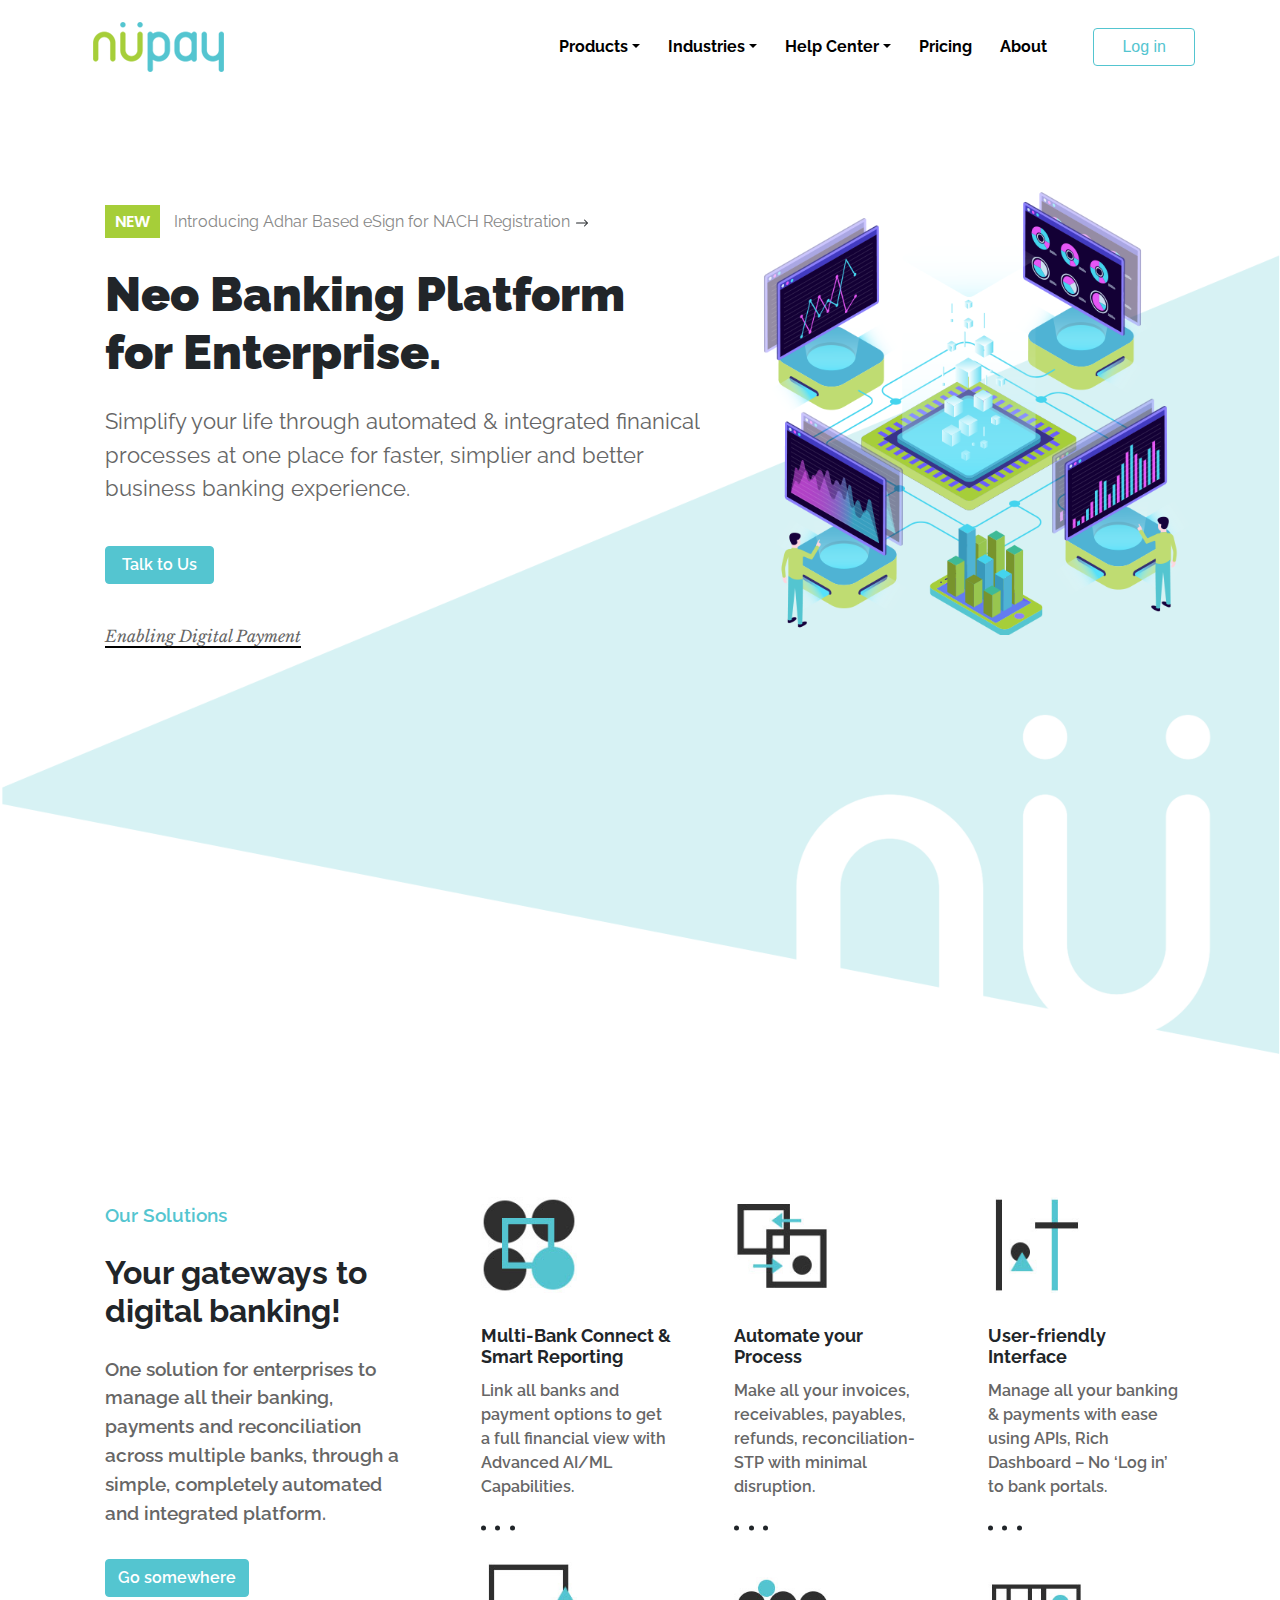
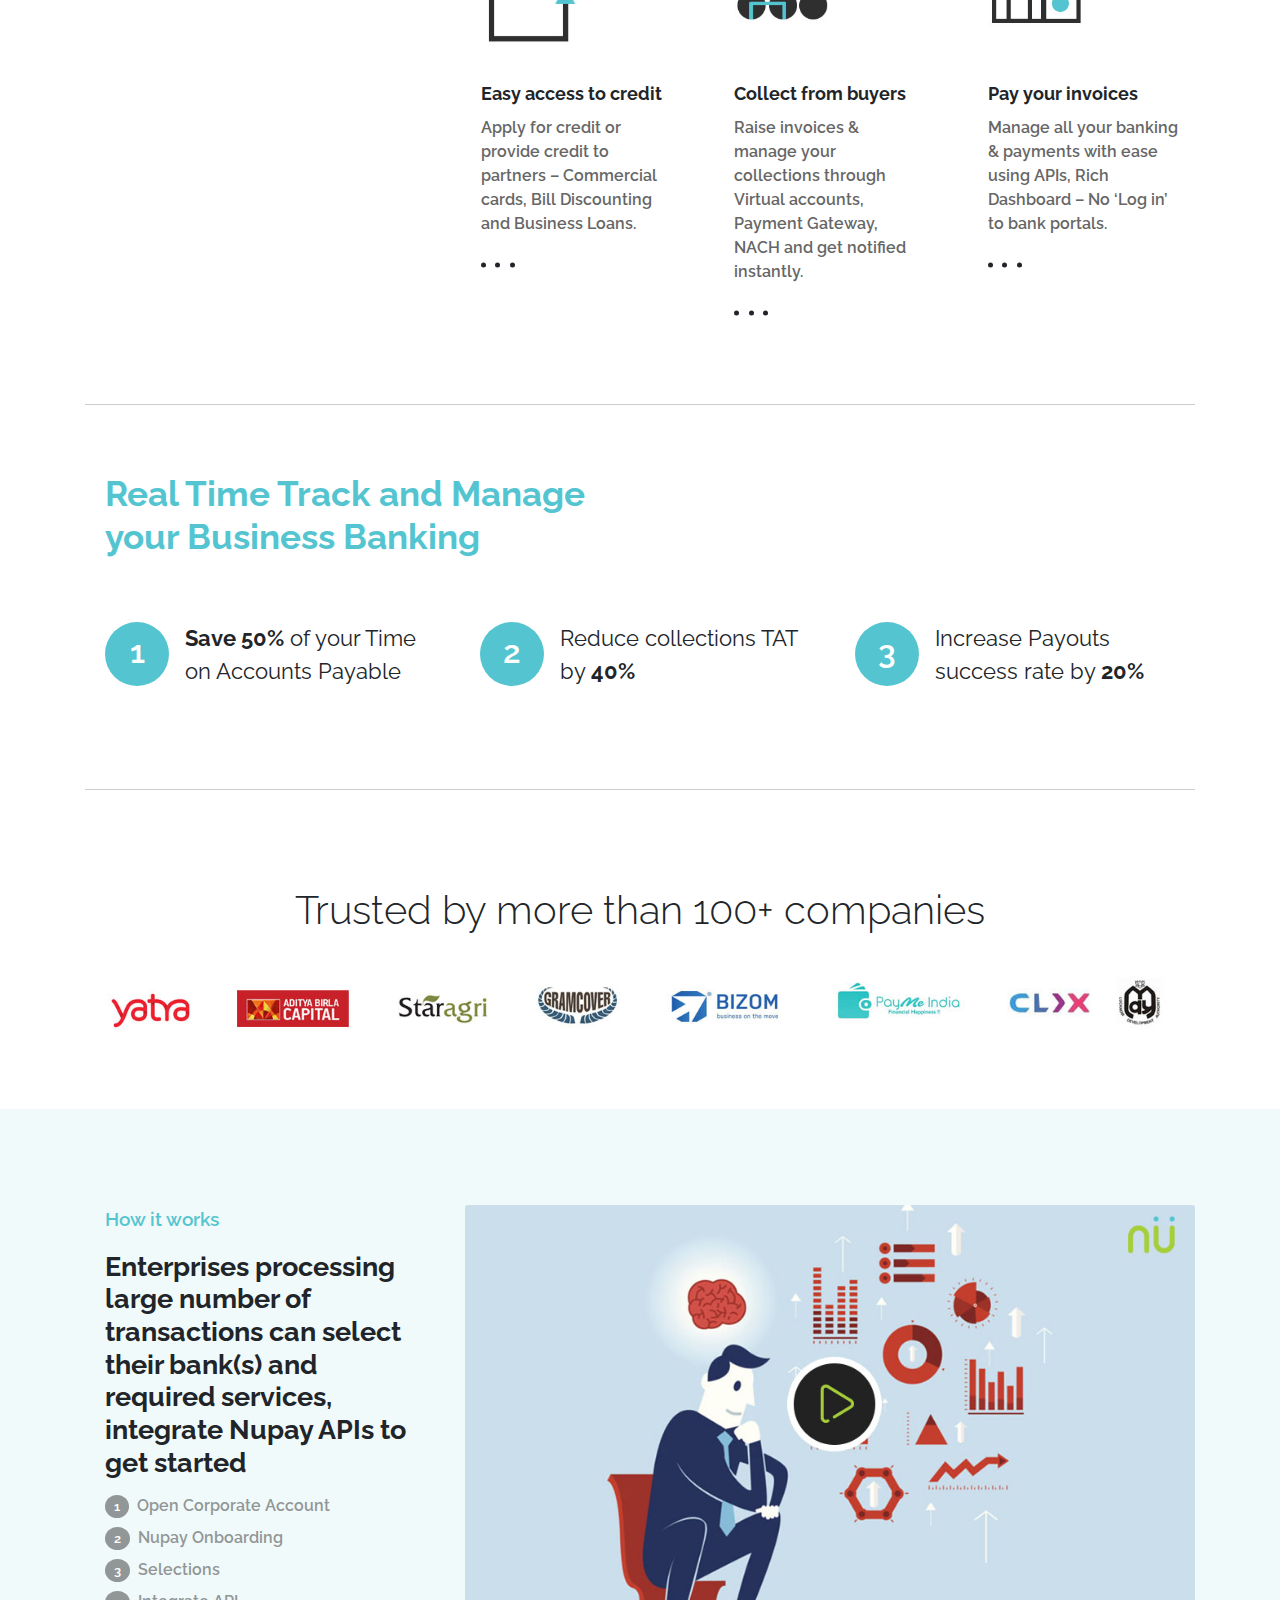
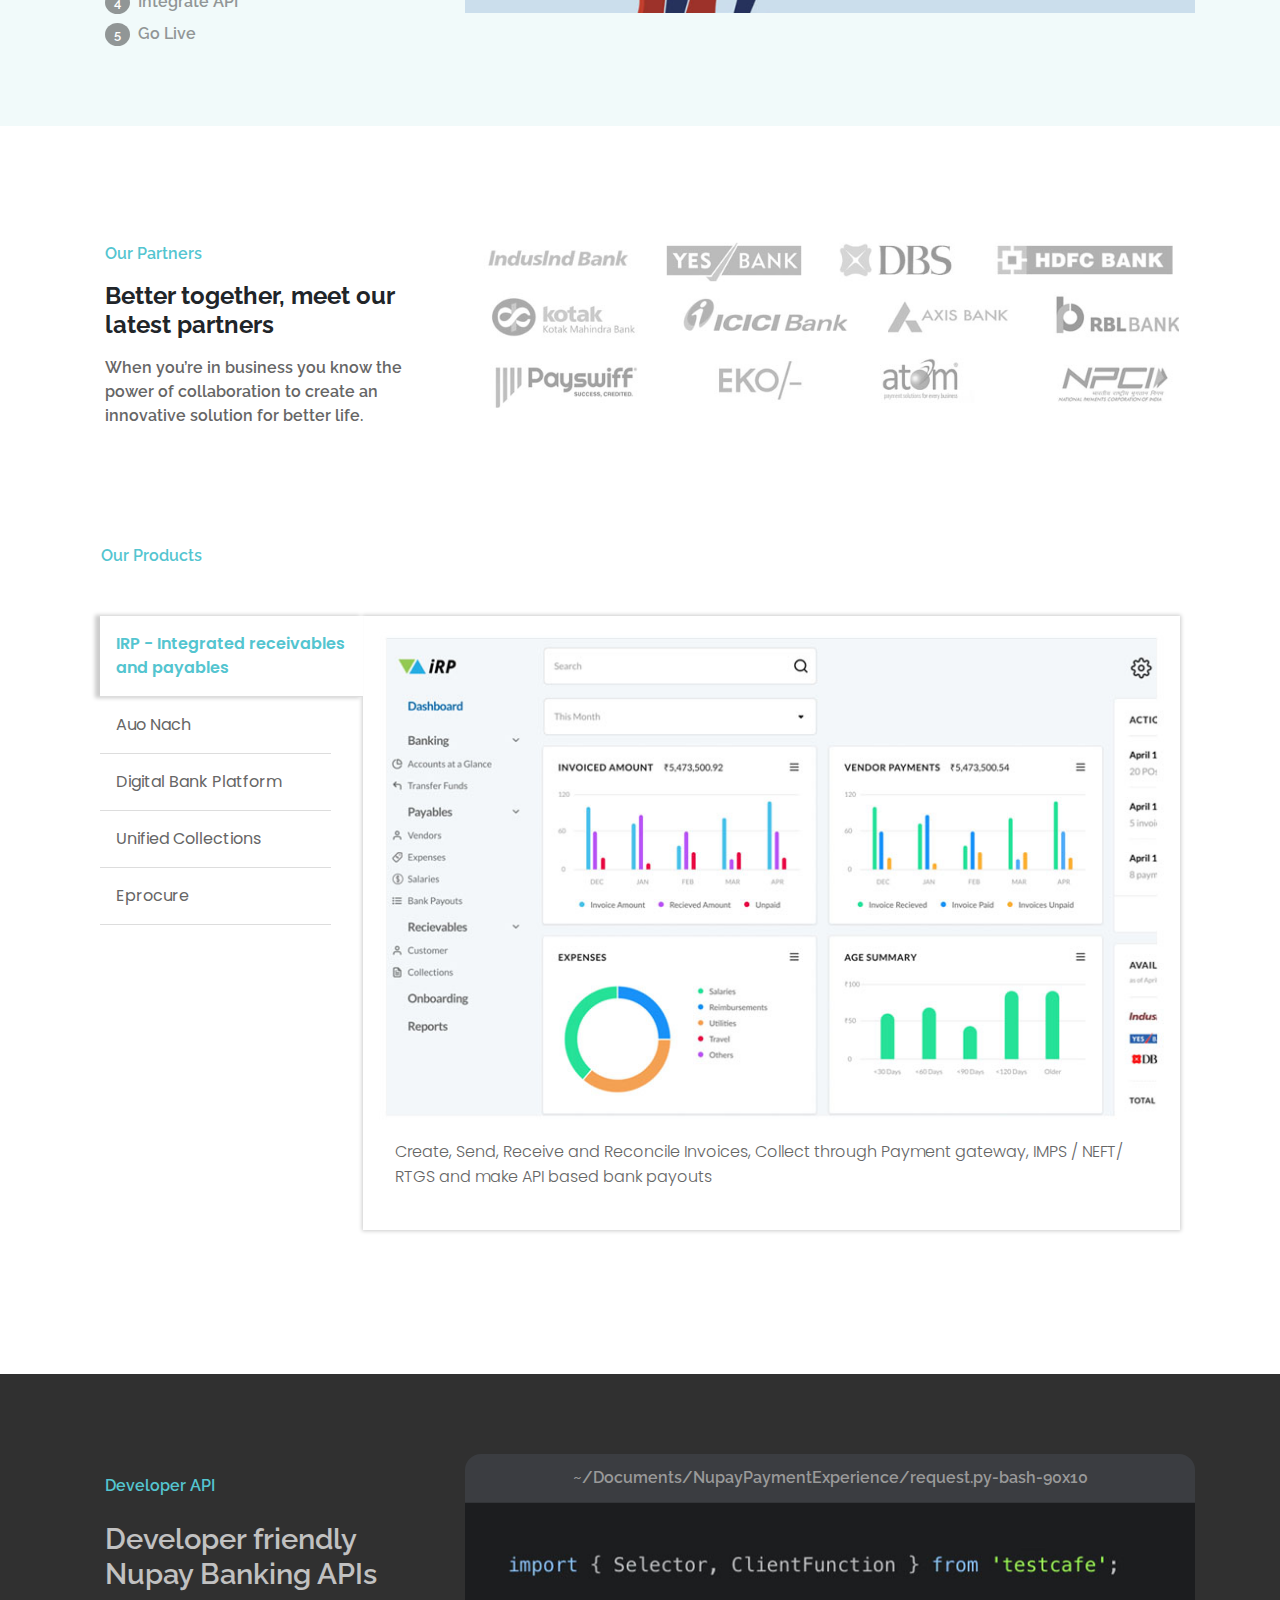
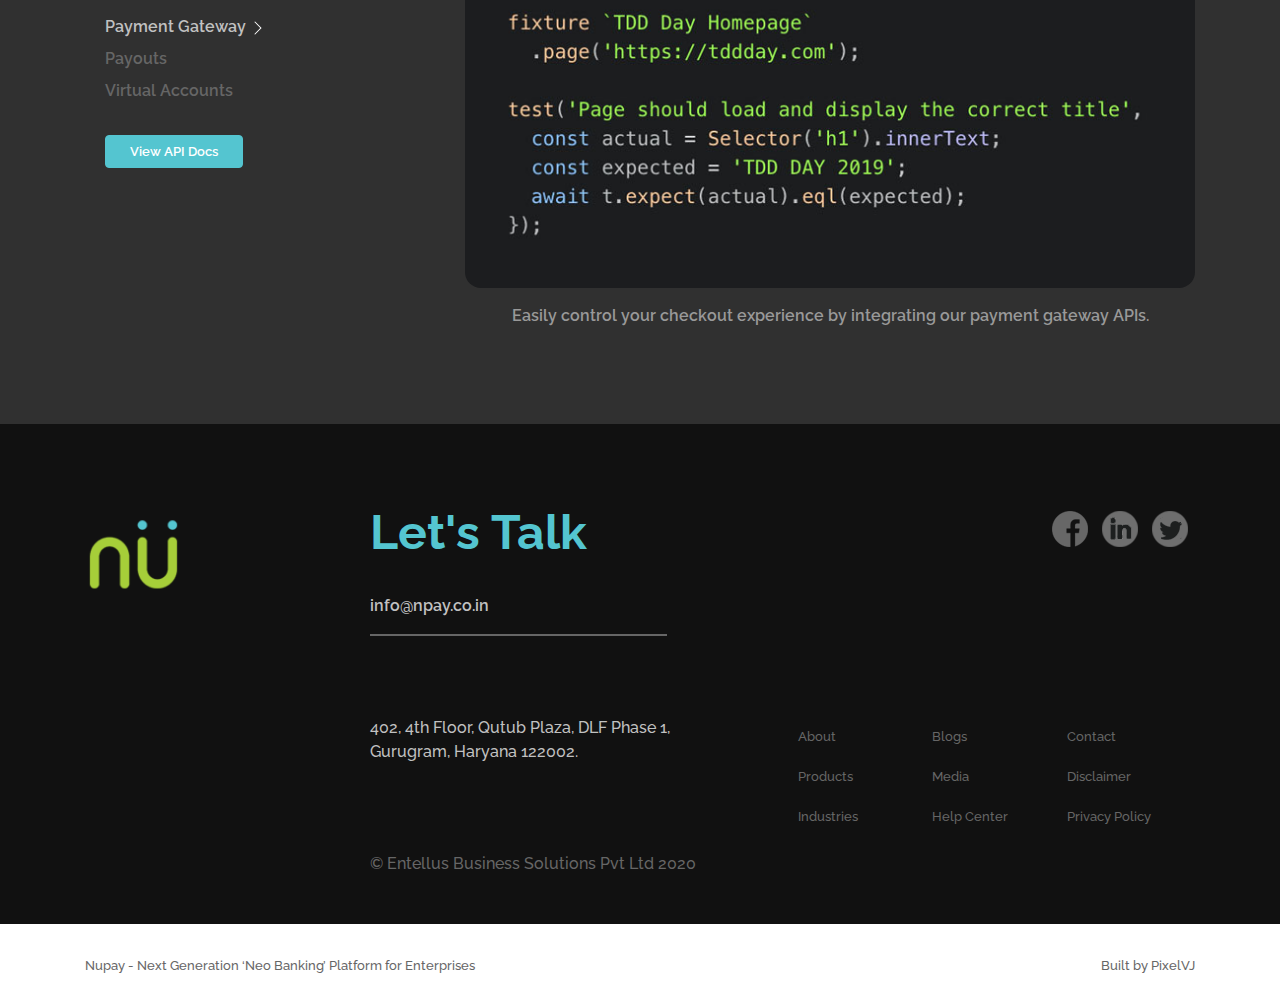
==== index.html @ fa8604bd "first commit" ====
<!doctype html>
<html lang="en">
	<head>
		<!-- Required meta tags -->
		<meta charset="utf-8">
		<meta name="viewport" content="width=device-width, initial-scale=1, shrink-to-fit=no">

		<!-- Bootstrap CSS -->
		<link rel="stylesheet" href="https://stackpath.bootstrapcdn.com/bootstrap/4.5.2/css/bootstrap.min.css" integrity="sha384-JcKb8q3iqJ61gNV9KGb8thSsNjpSL0n8PARn9HuZOnIxN0hoP+VmmDGMN5t9UJ0Z" crossorigin="anonymous">
		<link rel="stylesheet" href="css/style.css">
		<link href="https://fonts.googleapis.com/css2?family=Libre+Baskerville:ital@1&family=Poppins:wght@300;400;500;600&family=Raleway:wght@300;400;500;600;700;900&family=Varela+Round&display=swap" rel="stylesheet">

		<title>Hello, world!</title>
	</head>
	<body>
		<nav class="navbar navbar-expand-lg navbar-light">
			<div class="container">
				<a class="navbar-brand" href="#">
					<img src="img/logo.png" alt=" ">
				</a>
				<button class="navbar-toggler" type="button" data-toggle="collapse" data-target="#navbarTogglerDemo02" aria-controls="navbarTogglerDemo02" aria-expanded="false" aria-label="Toggle navigation">
					<span class="navbar-toggler-icon"></span>
				</button>

				<div class="collapse navbar-collapse" id="navbarTogglerDemo02">
					<ul class="navbar-nav mr-auto mt-2 mt-lg-0">
						<li class="nav-item dropdown">
							<a class="nav-link dropdown-toggle" href="#" id="navbarDropdown" role="button" data-toggle="dropdown" aria-haspopup="true" aria-expanded="false">Products</a>
							<div class="dropdown-menu" aria-labelledby="navbarDropdown">
							<a class="dropdown-item" href="#">Action</a>
							<a class="dropdown-item" href="#">Another action</a>
							<div class="dropdown-divider"></div>
							<a class="dropdown-item" href="#">Something else here</a>
							</div>
						</li>
						<li class="nav-item dropdown">
							<a class="nav-link dropdown-toggle" href="#" id="navbarDropdown" role="button" data-toggle="dropdown" aria-haspopup="true" aria-expanded="false">Industries</a>
							<div class="dropdown-menu" aria-labelledby="navbarDropdown">
							<a class="dropdown-item" href="#">Action</a>
							<a class="dropdown-item" href="#">Another action</a>
							<div class="dropdown-divider"></div>
							<a class="dropdown-item" href="#">Something else here</a>
							</div>
						</li>
						<li class="nav-item dropdown">
							<a class="nav-link dropdown-toggle" href="#" id="navbarDropdown" role="button" data-toggle="dropdown" aria-haspopup="true" aria-expanded="false">Help Center</a>
							<div class="dropdown-menu" aria-labelledby="navbarDropdown">
							<a class="dropdown-item" href="#">Action</a>
							<a class="dropdown-item" href="#">Another action</a>
							<div class="dropdown-divider"></div>
							<a class="dropdown-item" href="#">Something else here</a>
							</div>
						</li>
						<li class="nav-item">
							<a class="nav-link" href="#">Pricing</a>
						</li>
						<li class="nav-item">
							<a class="nav-link" href="#">About</a>
						</li>
					</ul>
					<button class="btn btn-outline-info my-2 my-sm-0" type="submit">Log&nbsp;in</button>
				</div>
			</div>
		</nav>
		<div class="nu_home_page">
			<div class="container-fluid">
				<div class="container">
					<div class="nu_section_1">
						<div class="row">
							<div class="col-md-7">
								<div class="card">
									<div class="card-body">
										<div class="nu_latest">
											<span>NEW</span>
											<a href="*">Introducing Adhar Based eSign for NACH Registration</a>
											<svg width="1em" height="1em" viewBox="0 0 16 16" class="bi bi-arrow-right" fill="currentColor" xmlns="http://www.w3.org/2000/svg">
												<path fill-rule="evenodd" d="M10.146 4.646a.5.5 0 0 1 .708 0l3 3a.5.5 0 0 1 0 .708l-3 3a.5.5 0 0 1-.708-.708L12.793 8l-2.647-2.646a.5.5 0 0 1 0-.708z"/>
												<path fill-rule="evenodd" d="M2 8a.5.5 0 0 1 .5-.5H13a.5.5 0 0 1 0 1H2.5A.5.5 0 0 1 2 8z"/>
											</svg>
										</div>
										<div class="nu_section_1a">
											<h1>Neo Banking Platform for Enterprise.</h1>
											<p>Simplify your life through automated & integrated finanical processes at one place for faster, simplier and better business banking experience.</p>
											<button type="button" class="btn btn-primary">Talk to Us</button>
										</div>
										<a href="*">Enabling Digital Payment</a>
									</div>
								</div>
							</div>
							<div class="col-md-5">
								<div class="card">
									<img src="img/business_banking.png" class="card-img-top" alt="...">
								</div>
							</div>
						</div>
					</div>
					<div class="nu_section_2">
						<div class="row">
							<div class="col-lg-4">
								<div class="nu_section_2a">
									<div class="card">
										<div class="card-body">
											<a href="*">Our Solutions</a>
											<h5 class="card-title">Your gateways to digital banking!</h5>
											<p class="card-text">One solution for enterprises to manage all their banking, payments and reconciliation across multiple banks, through a simple, completely automated and integrated platform.</p>
											<a href="#" class="btn btn-primary">Go somewhere</a>
										</div>
									</div>
								</div>
							</div>
							<div class="col-lg-8">
								<div class="nu_section_2b">
									<div class="row">
										<div class="col-md-4">
											<div class="card">
												<img src="img/multibank.jpg" class="card-img-top" alt="...">
												<div class="card-body">
													<h5 class="card-title">Multi-Bank Connect & Smart Reporting</h5>
													<p class="card-text">Link all banks and payment options to get a full financial view with Advanced AI/ML Capabilities.</p>
												</div>
												<span>
													<svg width="1em" height="1em" viewBox="0 0 16 16" class="bi bi-circle-fill" fill="currentColor" xmlns="http://www.w3.org/2000/svg"><circle cx="8" cy="8" r="8"/></svg>
													<svg width="1em" height="1em" viewBox="0 0 16 16" class="bi bi-circle-fill" fill="currentColor" xmlns="http://www.w3.org/2000/svg"><circle cx="8" cy="8" r="8"/></svg>
													<svg width="1em" height="1em" viewBox="0 0 16 16" class="bi bi-circle-fill" fill="currentColor" xmlns="http://www.w3.org/2000/svg"><circle cx="8" cy="8" r="8"/></svg>
												</span>
											</div>
										</div>
										<div class="col-md-4">
											<div class="card">
												<img src="img/automate.jpg" class="card-img-top" alt="...">
												<div class="card-body">
													<h5 class="card-title">Automate your Process</h5>
													<p class="card-text">Make all your invoices, receivables, payables, refunds, reconciliation- STP with minimal disruption.</p>
												</div>
												<span>
													<svg width="1em" height="1em" viewBox="0 0 16 16" class="bi bi-circle-fill" fill="currentColor" xmlns="http://www.w3.org/2000/svg"><circle cx="8" cy="8" r="8"/></svg>
													<svg width="1em" height="1em" viewBox="0 0 16 16" class="bi bi-circle-fill" fill="currentColor" xmlns="http://www.w3.org/2000/svg"><circle cx="8" cy="8" r="8"/></svg>
													<svg width="1em" height="1em" viewBox="0 0 16 16" class="bi bi-circle-fill" fill="currentColor" xmlns="http://www.w3.org/2000/svg"><circle cx="8" cy="8" r="8"/></svg>
												</span>
											</div>
										</div>
										<div class="col-md-4">
											<div class="card">
												<img src="img/ui.jpg" class="card-img-top" alt="...">
												<div class="card-body">
													<h5 class="card-title">User-friendly Interface</h5>
													<p class="card-text">Manage all your banking & payments with ease using APIs, Rich Dashboard – No ‘Log in’ to bank portals.</p>
												</div>
												<span>
													<svg width="1em" height="1em" viewBox="0 0 16 16" class="bi bi-circle-fill" fill="currentColor" xmlns="http://www.w3.org/2000/svg"><circle cx="8" cy="8" r="8"/></svg>
													<svg width="1em" height="1em" viewBox="0 0 16 16" class="bi bi-circle-fill" fill="currentColor" xmlns="http://www.w3.org/2000/svg"><circle cx="8" cy="8" r="8"/></svg>
													<svg width="1em" height="1em" viewBox="0 0 16 16" class="bi bi-circle-fill" fill="currentColor" xmlns="http://www.w3.org/2000/svg"><circle cx="8" cy="8" r="8"/></svg>
												</span>
											</div>
										</div>
										<div class="col-md-4">
											<div class="card">
												<img src="img/easy_access.jpg" class="card-img-top" alt="...">
												<div class="card-body">
													<h5 class="card-title">Easy access to credit</h5>
													<p class="card-text">Apply for credit or provide credit to partners – Commercial cards, Bill Discounting and Business Loans.</p>
												</div>
												<span>
													<svg width="1em" height="1em" viewBox="0 0 16 16" class="bi bi-circle-fill" fill="currentColor" xmlns="http://www.w3.org/2000/svg"><circle cx="8" cy="8" r="8"/></svg>
													<svg width="1em" height="1em" viewBox="0 0 16 16" class="bi bi-circle-fill" fill="currentColor" xmlns="http://www.w3.org/2000/svg"><circle cx="8" cy="8" r="8"/></svg>
													<svg width="1em" height="1em" viewBox="0 0 16 16" class="bi bi-circle-fill" fill="currentColor" xmlns="http://www.w3.org/2000/svg"><circle cx="8" cy="8" r="8"/></svg>
												</span>
											</div>
										</div>
										<div class="col-md-4">
											<div class="card">
												<img src="img/collect.jpg" class="card-img-top" alt="...">
												<div class="card-body">
													<h5 class="card-title">Collect from buyers</h5>
													<p class="card-text">Raise invoices & manage your collections through Virtual accounts, Payment Gateway, NACH and get notified instantly.</p>
												</div>
												<span>
													<svg width="1em" height="1em" viewBox="0 0 16 16" class="bi bi-circle-fill" fill="currentColor" xmlns="http://www.w3.org/2000/svg"><circle cx="8" cy="8" r="8"/></svg>
													<svg width="1em" height="1em" viewBox="0 0 16 16" class="bi bi-circle-fill" fill="currentColor" xmlns="http://www.w3.org/2000/svg"><circle cx="8" cy="8" r="8"/></svg>
													<svg width="1em" height="1em" viewBox="0 0 16 16" class="bi bi-circle-fill" fill="currentColor" xmlns="http://www.w3.org/2000/svg"><circle cx="8" cy="8" r="8"/></svg>
												</span>
											</div>
										</div>
										<div class="col-md-4">
											<div class="card">
												<img src="img/pay_invoices.jpg" class="card-img-top" alt="...">
												<div class="card-body">
													<h5 class="card-title">Pay your invoices</h5>
													<p class="card-text">Manage all your banking & payments with ease using APIs, Rich Dashboard – No ‘Log in’ to bank portals.</p>
												</div>
												<span>
													<svg width="1em" height="1em" viewBox="0 0 16 16" class="bi bi-circle-fill" fill="currentColor" xmlns="http://www.w3.org/2000/svg"><circle cx="8" cy="8" r="8"/></svg>
													<svg width="1em" height="1em" viewBox="0 0 16 16" class="bi bi-circle-fill" fill="currentColor" xmlns="http://www.w3.org/2000/svg"><circle cx="8" cy="8" r="8"/></svg>
													<svg width="1em" height="1em" viewBox="0 0 16 16" class="bi bi-circle-fill" fill="currentColor" xmlns="http://www.w3.org/2000/svg"><circle cx="8" cy="8" r="8"/></svg>
												</span>
											</div>
										</div>
									</div>
								</div>
							</div>
						</div>
					</div>
					<div class="nu_section_3">
						<div class="card">
							<div class="card-body">
								<h3>Real Time Track and Manage your Business Banking</h3>
								<ul>
									<li>
										<div class="nu_counter">1</div>
										<span class="nu_percent">Save 50%</span> of your Time on Accounts Payable
									</li>
									<li>
										<div class="nu_counter">2</div>
										Reduce collections TAT by <span class="nu_percent">40%</span>
									</li>
									<li>
										<div class="nu_counter">3</div>
										Increase Payouts success rate by <span class="nu_percent">20%</span>
									</li>
								</ul>
							</div>
						</div>
					</div>
					<div class="nu_section_4">
						<div class="card">
							<div class="card-body">
								<h3>Trusted by more than 100+ companies</h3>
								<div id="nu_img_1"></div>
								<div id="nu_img_2"></div>
								<div id="nu_img_3"></div>
								<div id="nu_img_4"></div>
								<div id="nu_img_5"></div>
								<div id="nu_img_6"></div>
								<div id="nu_img_7"></div>
								<div id="nu_img_8"></div>
							</div>
						</div>
					</div>
				</div>
				<div class="nu_section_5">
					<div class="container">
						<div class="row">
							<div class="col-md-4">
								<div class="card">
									<div class="card-body">
										<a href="*">How it works</a>
										<h5 class="card-title">Enterprises processing large number of transactions can select their bank(s) and required services, integrate Nupay APIs to get started</h5>
										<ol>
											<li>Open Corporate Account</li>
											<li>Nupay Onboarding</li>
											<li>Selections</li>
											<li>Integrate API</li>
											<li>Go Live</li>
										</ul>
									</div>
								</div>
							</div>
							<div class="col-md-8">
								<div class="card">
									<img src="img/work_process.jpg" class="card-img-top" alt="...">
								</div>
							</div>
						</div>
					</div>
				</div>
			</div>
			<div class="container">
				<div class="nu_section_6">
					<div class="row">
						<div class="col-md-4">
							<div class="nu_section_6a">
								<div class="card">
									<div class="card-body">
										<a href="*">Our Partners</a>
										<h5 class="card-title">Better together, meet our latest partners</h5>
										<p class="card-text">When you’re in business you know the power of collaboration to create an innovative solution for better life.</p>
									</div>
								</div>
							</div>
						</div>
						<div class="col-md-8">
							<div class="nu_section_6b">
								<div class="card">
									<div class="card-body">
										<div id="nu_img_9"></div>
										<div id="nu_img_10"></div>
										<div id="nu_img_11"></div>
										<div id="nu_img_12"></div>
										<div id="nu_img_13"></div>
										<div id="nu_img_14"></div>
										<div id="nu_img_15"></div>
										<div id="nu_img_16"></div>
										<div id="nu_img_17"></div>
										<div id="nu_img_18"></div>
										<div id="nu_img_19"></div>
										<div id="nu_img_20"></div>
									</div>
								</div>
							</div>
						</div>
					</div>
				</div>
				<div class="nu_section_7">
					<a class="section-title" href="*">Our Products</a>
					<!-- Nav tabs -->
					<div class="row">
						<div class="col-3">
							<div class="nav flex-column nav-pills" id="v-pills-tab" role="tablist" aria-orientation="vertical">
								<a class="nav-link active" id="v-pills-home-tab" data-toggle="pill" href="#v-pills-home" role="tab" aria-controls="v-pills-home" aria-selected="true">IRP - Integrated  receivables and payables</a>
								<a class="nav-link" id="v-pills-profile-tab" data-toggle="pill" href="#v-pills-profile" role="tab" aria-controls="v-pills-profile" aria-selected="false"><span>Auo Nach</span></a>
								<a class="nav-link" id="v-pills-messages-tab" data-toggle="pill" href="#v-pills-messages" role="tab" aria-controls="v-pills-messages" aria-selected="false">Digital Bank Platform</a>
								<a class="nav-link" id="v-pills-settings-tab" data-toggle="pill" href="#v-pills-settings" role="tab" aria-controls="v-pills-settings" aria-selected="false">Unified Collections</a>
								<a class="nav-link" id="v-pills-settings-tab" data-toggle="pill" href="#eprocure" role="tab" aria-controls="v-pills-settings" aria-selected="false">Eprocure</a>
							</div>
						</div>
						<div class="col-9">
							<div class="tab-content" id="v-pills-tabContent">
								<div class="tab-pane fade show active" id="v-pills-home" role="tabpanel" aria-labelledby="v-pills-home-tab">
									<div class="card">
										<img src="img/chart.jpg" class="card-img-top" alt="...">
										<div class="card-body">
											<h5>Create, Send, Receive and Reconcile Invoices, Collect through Payment gateway, IMPS / NEFT/ RTGS and make API based bank payouts</h5>
										</div>
									</div>
								</div>
								<div class="tab-pane fade" id="v-pills-profile" role="tabpanel" aria-labelledby="v-pills-profile-tab">
									<div class="card">
										<img src="img/chart.jpg" class="card-img-top" alt="...">
									</div>
								</div>
								<div class="tab-pane fade" id="v-pills-messages" role="tabpanel" aria-labelledby="v-pills-messages-tab">
									<div class="card">
										<img src="img/chart.jpg" class="card-img-top" alt="...">
									</div>
								</div>
								<div class="tab-pane fade" id="v-pills-settings" role="tabpanel" aria-labelledby="v-pills-settings-tab">
									<div class="card">
										<img src="img/chart.jpg" class="card-img-top" alt="...">
									</div>
								</div>
								<div class="tab-pane fade" id="eprocure" role="tabpanel" aria-labelledby="eprocure">
									<div class="card">
										<img src="img/chart.jpg" class="card-img-top" alt="...">
									</div>
								</div>
							</div>
						</div>
					</div>
				</div>
			</div>
			<div class="container-fluid">
				<div class="nu_section_8">
					<div class="container">
						<div class="row">
							<div class="col-md-4">
								<div class="nu_section_8a">
									<div class="card">
										<div class="card-body">
											<a class="section-title" href="*">Developer API</a>
											<h5 class="card-title">Developer friendly Nupay Banking APIs</h5>
											<ul>
												<li><a href="*">Payment Gateway <svg width="1em" height="1em" viewBox="0 0 16 16" class="bi bi-chevron-right" fill="white" xmlns="http://www.w3.org/2000/svg">
													<path fill-rule="evenodd" d="M4.646 1.646a.5.5 0 0 1 .708 0l6 6a.5.5 0 0 1 0 .708l-6 6a.5.5 0 0 1-.708-.708L10.293 8 4.646 2.354a.5.5 0 0 1 0-.708z"/>
												</svg></a></li>
												<li><a href="*">Payouts</a></li>
												<li><a href="*">Virtual Accounts</a></li>
											</ul>
											<a href="#" class="btn btn-primary">View API Docs</a>
										</div>
									</div>
								</div>
							</div>
							<div class="col-md-8">
								<div class="nu_section_8b">
									<div class="card">
										<div class="card-header">~/Documents/NupayPaymentExperience/request.py-bash-90x10</div>
										<div class="card-body">
											<img src="img/code.jpg" class="card-img-top" alt="...">
										</div>
										<p>Easily control your checkout experience by integrating our payment gateway APIs.</p>
									</div>
								</div>
							</div>
						</div>
					</div>
				</div>
			</div>
		</div>
		<footer>
			<div class="nu_footer_body">
				<div class="container">
					<div class="row">
						<div class="col-md-3">
							<div class="card">
								<img src="img/logo-sm.png" class="card-img-top brand-logo" alt="...">
							</div>
						</div>
						<div class="col-md-9">
							<div class="nu_footer_sec_1">
								<div class="nu_footer_sec_1a">
									<h3>Let's Talk</h3>
									<p>info@npay.co.in</p>
								</div>
								<div class="nu_footer_sec_1b">
									<ul>
										<li><a href="*"><img src="img/facebook.png" class="card-img-top" alt="..."></a></li>
										<li><a href="*"><img src="img/linkedin.png" class="card-img-top" alt="..."></a></li>
										<li><a href="*"><img src="img/twitter.png" class="card-img-top" alt="..."></a></li>
									</ul>
								</div>
							</div>
							<div class="nu_footer_sec_2">
								<div class="row">
									<div class="col-md-6">
										<p>402, 4th Floor, Qutub Plaza, DLF Phase 1, Gurugram, Haryana 122002.</p>
									</div>
									<div class="col-md-6">
										<ul>
											<li><a href="*">About</a></li>
											<li><a href="*">Blogs</a></li>
											<li><a href="*">Contact</a></li>
											<li><a href="*">Products</a></li>
											<li><a href="*">Media</a></li>
											<li><a href="*">Disclaimer</a></li>
											<li><a href="*">Industries</a></li>
											<li><a href="*">Help Center</a></li>
											<li><a href="*">Privacy Policy</a></li>
										</ul>
									</div>
								</div>
							</div>
							<p class="copyright">© Entellus Business Solutions Pvt Ltd 2020</p>
						</div>
					</div>
				</div>
			</div>
			<div class="nu_footer_end">
				<div class="container">
					<p>Nupay - Next Generation ‘Neo Banking’ Platform for Enterprises</p>
					<span>Built by PixelVJ</span>
				</div>
			</div>
		</footer>
		
		

		<!-- Optional JavaScript -->
		<!-- jQuery first, then Popper.js, then Bootstrap JS -->
		<script src="https://code.jquery.com/jquery-3.5.1.slim.min.js" integrity="sha384-DfXdz2htPH0lsSSs5nCTpuj/zy4C+OGpamoFVy38MVBnE+IbbVYUew+OrCXaRkfj" crossorigin="anonymous"></script>
		<script src="https://cdn.jsdelivr.net/npm/popper.js@1.16.1/dist/umd/popper.min.js" integrity="sha384-9/reFTGAW83EW2RDu2S0VKaIzap3H66lZH81PoYlFhbGU+6BZp6G7niu735Sk7lN" crossorigin="anonymous"></script>
		<script src="https://stackpath.bootstrapcdn.com/bootstrap/4.5.2/js/bootstrap.min.js" integrity="sha384-B4gt1jrGC7Jh4AgTPSdUtOBvfO8shuf57BaghqFfPlYxofvL8/KUEfYiJOMMV+rV" crossorigin="anonymous"></script>
	</body>
</html>
---- css/style.css ----
.container-fluid { padding: 0; }

.navbar { background-color: #fff; }
.navbar .navbar-collapse { flex-grow: unset; }
.navbar .navbar-collapse .navbar-nav { margin-right: 1rem; }
.navbar .navbar-collapse .navbar-nav .nav-item { margin: 0 .375rem; }
.navbar .navbar-collapse .navbar-nav .nav-item a { color: #000; font-family: "Raleway", sans-serif; font-weight: bold; }
.navbar .navbar-collapse button { color: #54c5d0; border-color: #54c5d0; margin-left: 2rem; padding: .375rem 1.75rem; }

footer .nu_footer_body { background-color: #111; padding: 5rem 0 2rem 0; }
footer .nu_footer_body .card { background: transparent; border: none; }
footer .nu_footer_body .card .brand-logo { width: 6rem; }
footer .nu_footer_body .nu_footer_sec_1 { height: auto; overflow: auto; }
footer .nu_footer_body .nu_footer_sec_1 .nu_footer_sec_1a { float: left; border-bottom: 2px solid #666; padding-right: 5rem; }
footer .nu_footer_body .nu_footer_sec_1 .nu_footer_sec_1a h3 { font-family: "Raleway", sans-serif; font-weight: 700; color: #54c5d0; font-size: 3rem; margin-bottom: 2rem; }
footer .nu_footer_body .nu_footer_sec_1 .nu_footer_sec_1a p { font-family: "Raleway", sans-serif; font-weight: 600; color: #c1c1c1; font-size: 1rem; }
footer .nu_footer_body .nu_footer_sec_1 .nu_footer_sec_1b { float: right; }
footer .nu_footer_body .nu_footer_sec_1 .nu_footer_sec_1b ul { list-style: none; padding: 0; }
footer .nu_footer_body .nu_footer_sec_1 .nu_footer_sec_1b ul li { float: left; }
footer .nu_footer_body .nu_footer_sec_1 .nu_footer_sec_1b ul li img { width: 50px; }
footer .nu_footer_body .nu_footer_sec_2 { margin: 5rem 0 0 0; }
footer .nu_footer_body .nu_footer_sec_2 p { font-family: "Raleway", sans-serif; font-weight: 500; color: #c1c1c1; font-size: 1rem; padding-right: 2rem; }
footer .nu_footer_body .nu_footer_sec_2 ul { list-style: none; padding: 0; display: flex; flex-wrap: wrap; justify-content: space-between; }
footer .nu_footer_body .nu_footer_sec_2 ul li { width: 8rem; margin: 0.5rem 0; }
footer .nu_footer_body .nu_footer_sec_2 ul li a { color: #666; font-family: "Raleway", sans-serif; font-weight: 500; font-size: 0.8rem; }
footer .nu_footer_body .copyright { font-family: "Raleway", sans-serif; font-weight: 500; color: #666; font-size: 1rem; }
footer .nu_footer_end { padding: 2rem 0; }
footer .nu_footer_end p { font-family: "Raleway", sans-serif; font-weight: 500; color: #666; font-size: 0.8rem; float: left; }
footer .nu_footer_end span { font-family: "Raleway", sans-serif; font-weight: 500; color: #666; font-size: 0.8rem; float: right; }

/**************************** Home Page ************************/
.nu_home_page { background: url("../img/bg-img.png") no-repeat; background-size: 100%; background-position-y: 10rem; }
.nu_home_page .container-fluid .container .nu_section_1 { padding: 6rem 0; margin-bottom: 26rem; }
.nu_home_page .container-fluid .container .nu_section_1 .nu_latest { font-family: "Raleway", sans-serif; font-weight: 400; font-size: 1rem; }
.nu_home_page .container-fluid .container .nu_section_1 .nu_latest span { background: #a6ce39; color: #fff; text-transform: uppercase; padding: 5px 10px; font-family: "Poppins", sans-serif; font-weight: 600; }
.nu_home_page .container-fluid .container .nu_section_1 .nu_latest a { color: #888; margin-left: 10px; font-family: "Raleway", sans-serif; font-style: normal; border-bottom: none; font-size: 1rem; }
.nu_home_page .container-fluid .container .nu_section_1 .nu_section_1a { height: auto; overflow: auto; margin-bottom: 1rem; }
.nu_home_page .container-fluid .container .nu_section_1 .nu_section_1a h1 { font-size: 3rem; font-family: "Raleway", sans-serif; font-weight: 900; margin: 2rem 0 1.5rem; }
.nu_home_page .container-fluid .container .nu_section_1 .nu_section_1a p { font-family: "Raleway", sans-serif; font-weight: 400; color: #666; font-size: 1.4rem; }
.nu_home_page .container-fluid .container .nu_section_1 .nu_section_1a button { background-color: #54c5d0; border-color: #54c5d0; font-family: "Raleway", sans-serif; margin: 1.5rem 0; font-size: 1rem; padding: 0.375rem 1rem; font-weight: 600; }
.nu_home_page .container-fluid .container .nu_section_1 a { font-family: "Libre Baskerville", serif; font-style: italic; font-size: 1rem; border-bottom: 2px solid #000; color: #666; margin-top: 2rem; }
.nu_home_page .container-fluid .container .nu_section_1 .card { border: none; border-radius: 0; background: transparent; }
.nu_home_page .container-fluid .container .nu_section_2 .nu_section_2a .card { border: none; }
.nu_home_page .container-fluid .container .nu_section_2 .nu_section_2a .card a { color: #54c5d0; font-family: "Raleway", sans-serif; font-weight: 600; font-size: 1.2rem; }
.nu_home_page .container-fluid .container .nu_section_2 .nu_section_2a .card .card-title { font-family: "Raleway", sans-serif; font-weight: 700; font-size: 2rem; margin: 1.5rem 0; }
.nu_home_page .container-fluid .container .nu_section_2 .nu_section_2a .card p { font-family: "Raleway", sans-serif; font-weight: 600; color: #666; font-size: 1.2rem; margin-bottom: 2rem; }
.nu_home_page .container-fluid .container .nu_section_2 .nu_section_2a .card a.btn { font-family: "Raleway", sans-serif; color: #fff; background-color: #54c5d0; border-color: #54c5d0; font-size: 1rem; }
.nu_home_page .container-fluid .container .nu_section_2 .nu_section_2b { margin-bottom: 5rem; }
.nu_home_page .container-fluid .container .nu_section_2 .nu_section_2b .card { border: none; }
.nu_home_page .container-fluid .container .nu_section_2 .nu_section_2b .card img { width: 8rem; padding: 1rem; }
.nu_home_page .container-fluid .container .nu_section_2 .nu_section_2b .card .card-body { padding: 1rem; }
.nu_home_page .container-fluid .container .nu_section_2 .nu_section_2b .card .card-body .card-title { font-family: "Raleway", sans-serif; font-weight: 700; font-size: 1.1rem; }
.nu_home_page .container-fluid .container .nu_section_2 .nu_section_2b .card .card-body p { font-family: "Raleway", sans-serif; font-size: 1rem; font-weight: 600; color: #666; }
.nu_home_page .container-fluid .container .nu_section_2 .nu_section_2b .card span { padding: 0 1rem; }
.nu_home_page .container-fluid .container .nu_section_2 .nu_section_2b .card span svg { width: 5px; margin-right: 5px; }
.nu_home_page .container-fluid .container .nu_section_3 { border-top: 1px solid #ccc; border-bottom: 1px solid #ccc; padding: 3rem 0; margin-bottom: 5rem; }
.nu_home_page .container-fluid .container .nu_section_3 .card { border: none; border-radius: 0; }
.nu_home_page .container-fluid .container .nu_section_3 .card h3 { font-family: "Raleway", sans-serif; font-weight: 700; font-size: 2.2rem; width: 50%; color: #54c5d0; margin-bottom: 2rem; }
.nu_home_page .container-fluid .container .nu_section_3 .card ul { list-style: none; padding: 0; margin: 0; display: flex; flex-wrap: wrap; justify-content: space-between; }
.nu_home_page .container-fluid .container .nu_section_3 .card ul li { font-family: "Raleway", sans-serif; font-size: 1.4rem; margin: 2rem 0; width: 20rem; }
.nu_home_page .container-fluid .container .nu_section_3 .card ul li .nu_counter { width: 4rem; height: 4rem; font-size: 2rem; padding: 0.375rem; text-align: center; float: left; margin-right: 1rem; background: #54c5d0; border-radius: 3rem; color: #fff; font-weight: 600; }
.nu_home_page .container-fluid .container .nu_section_3 .card ul li .nu_percent { font-family: "Raleway", sans-serif; font-weight: 700; }
.nu_home_page .container-fluid .container .nu_section_4 { margin-bottom: 3rem; }
.nu_home_page .container-fluid .container .nu_section_4 .card { border: none; border-radius: 0; }
.nu_home_page .container-fluid .container .nu_section_4 .card .card-body { padding: 1rem 0; }
.nu_home_page .container-fluid .container .nu_section_4 .card .card-body h3 { font-family: "Raleway", sans-serif; font-weight: 300; font-size: 2.5rem; margin-bottom: 2rem; text-align: center; }
.nu_home_page .container-fluid .container .nu_section_4 .card .card-body div { display: inline-flex; flex-wrap: wrap; justify-content: space-between; transform: scale(0.75); }
.nu_home_page .container-fluid .container .nu_section_4 .card .card-body #nu_img_1 { background: url("../img/companies.jpg") 0 11.5rem; width: 8rem; height: 4rem; }
.nu_home_page .container-fluid .container .nu_section_4 .card .card-body #nu_img_2 { background: url("../img/companies.jpg") -10rem 11.5rem; width: 10rem; height: 4rem; }
.nu_home_page .container-fluid .container .nu_section_4 .card .card-body #nu_img_3 { background: url("../img/companies.jpg") -22rem 11.5rem; width: 8rem; height: 4rem; }
.nu_home_page .container-fluid .container .nu_section_4 .card .card-body #nu_img_4 { background: url("../img/companies.jpg") -32rem 11.3rem; width: 8rem; height: 4rem; }
.nu_home_page .container-fluid .container .nu_section_4 .card .card-body #nu_img_5 { background: url("../img/companies.jpg") -42rem 11.5rem; width: 10rem; height: 4rem; }
.nu_home_page .container-fluid .container .nu_section_4 .card .card-body #nu_img_6 { background: url("../img/companies.jpg") -54rem 11.5rem; width: 11rem; height: 4rem; }
.nu_home_page .container-fluid .container .nu_section_4 .card .card-body #nu_img_7 { background: url("../img/companies.jpg") -67rem 11.5rem; width: 7rem; height: 4rem; }
.nu_home_page .container-fluid .container .nu_section_4 .card .card-body #nu_img_8 { background: url("../img/companies.jpg") -76.3rem 12rem; width: 4rem; height: 4.5rem; }
.nu_home_page .nu_section_5 { background-color: #f1fafa; padding: 6rem 0 4rem 0; }
.nu_home_page .nu_section_5 .card { border: none; background: transparent; }
.nu_home_page .nu_section_5 .card .card-body { padding: 0 1.25rem; }
.nu_home_page .nu_section_5 .card .card-body a { color: #54c5d0; font-family: "Raleway", sans-serif; font-weight: 600; font-size: 1.2rem; }
.nu_home_page .nu_section_5 .card .card-body .card-title { font-family: "Raleway", sans-serif; font-weight: 700; font-size: 1.7rem; margin: 1rem 0; }
.nu_home_page .nu_section_5 .card .card-body ol { list-style: none; padding: 0; counter-reset: myCounter; margin-top: 1rem; }
.nu_home_page .nu_section_5 .card .card-body ol li { counter-increment: myCounter; margin-bottom: 0.5rem; font-family: "Raleway", sans-serif; font-weight: 600; color: #919696; }
.nu_home_page .nu_section_5 .card .card-body ol li::before { content: counter(myCounter); color: #fff; font-size: 0.8rem; padding: 4px 9px; font-weight: 600; background: #919696; border-radius: 50%; text-align: center; margin-right: 0.5rem; }
.nu_home_page .container .nu_section_6 { padding: 3rem 0; margin: 3rem 0; }
.nu_home_page .container .nu_section_6 .nu_section_6a .card { border: none; }
.nu_home_page .container .nu_section_6 .nu_section_6a .card a { color: #54c5d0; font-family: "Raleway", sans-serif; font-weight: 600; font-size: 1rem; }
.nu_home_page .container .nu_section_6 .nu_section_6a .card .card-title { font-family: "Raleway", sans-serif; font-weight: 700; font-size: 1.5rem; margin: 1rem 0; }
.nu_home_page .container .nu_section_6 .nu_section_6a .card p { font-family: "Raleway", sans-serif; font-weight: 600; color: #666; font-size: 1rem; }
.nu_home_page .container .nu_section_6 .nu_section_6b .card { border: none; border-radius: 0; }
.nu_home_page .container .nu_section_6 .nu_section_6b .card .card-body { padding: 1rem 0; display: flex; flex-wrap: wrap; justify-content: space-between; }
.nu_home_page .container .nu_section_6 .nu_section_6b .card .card-body div { transform: scale(0.8); }
.nu_home_page .container .nu_section_6 .nu_section_6b .card .card-body #nu_img_9 { background: url(../img/partners.jpg) -2rem -3rem; width: 11.5rem; height: 3rem; }
.nu_home_page .container .nu_section_6 .nu_section_6b .card .card-body #nu_img_10 { background: url(../img/partners.jpg) -16rem -3rem; width: 10.5rem; height: 3rem; }
.nu_home_page .container .nu_section_6 .nu_section_6b .card .card-body #nu_img_11 { background: url(../img/partners.jpg) -29rem -3rem; width: 9.5rem; height: 3rem; }
.nu_home_page .container .nu_section_6 .nu_section_6b .card .card-body #nu_img_12 { background: url(../img/partners.jpg) -40rem -3rem; width: 14rem; height: 3rem; }
.nu_home_page .container .nu_section_6 .nu_section_6b .card .card-body #nu_img_13 { background: url(../img/partners.jpg) -2rem -8rem; width: 12rem; height: 4rem; }
.nu_home_page .container .nu_section_6 .nu_section_6b .card .card-body #nu_img_14 { background: url(../img/partners.jpg) -16rem -8rem; width: 13rem; height: 4rem; }
.nu_home_page .container .nu_section_6 .nu_section_6b .card .card-body #nu_img_15 { background: url(../img/partners.jpg) -31rem -8rem; width: 10rem; height: 4rem; }
.nu_home_page .container .nu_section_6 .nu_section_6b .card .card-body #nu_img_16 { background: url(../img/partners.jpg) -43.3rem -8rem; width: 10rem; height: 4rem; }
.nu_home_page .container .nu_section_6 .nu_section_6b .card .card-body #nu_img_17 { background: url(../img/partners.jpg) -2rem 7rem; width: 12rem; height: 4rem; }
.nu_home_page .container .nu_section_6 .nu_section_6b .card .card-body #nu_img_18 { background: url(../img/partners.jpg) -16rem 7rem; width: 7rem; height: 4rem; }
.nu_home_page .container .nu_section_6 .nu_section_6b .card .card-body #nu_img_19 { background: url(../img/partners.jpg) -25rem 7rem; width: 8rem; height: 4rem; }
.nu_home_page .container .nu_section_6 .nu_section_6b .card .card-body #nu_img_20 { background: url(../img/partners.jpg) -34rem 7rem; width: 10rem; height: 4rem; }
.nu_home_page .container .nu_section_7 { margin-bottom: 6rem; height: auto; overflow: auto; }
.nu_home_page .container .nu_section_7 .section-title { color: #54c5d0; font-family: "Raleway", sans-serif; font-weight: 600; font-size: 1rem; padding: 1rem; }
.nu_home_page .container .nu_section_7 .row { margin: 3rem 0; }
.nu_home_page .container .nu_section_7 .row .col-3 { padding-right: 0; }
.nu_home_page .container .nu_section_7 .row .col-3 .nav-link.active { color: #54c5d0; font-family: "Poppins", sans-serif; font-weight: 600; background-color: #fff; box-shadow: -4px 0px 4px 1px #ccc; border-radius: 0; z-index: 1; margin-right: 0; }
.nu_home_page .container .nu_section_7 .row .col-3 .nav-link { color: #666; font-family: "Poppins", sans-serif; padding: 1rem 0 1rem 1rem; border-bottom: 1px solid #ddd; border-radius: 0; margin-right: 2rem; }
.nu_home_page .container .nu_section_7 .row .col-3 .nav-link:first-child { margin-top: 0; }
.nu_home_page .container .nu_section_7 .row .col-9 { padding-left: 0; }
.nu_home_page .container .nu_section_7 .row .col-9 .tab-content { padding: 1rem; box-shadow: 0px 0px 4px 1px #ccc; border: none; margin-left: 0px; z-index: 0; }
.nu_home_page .container .nu_section_7 .row .col-9 .tab-content .card { border: none; }
.nu_home_page .container .nu_section_7 .row .col-9 .tab-content .card .card-body { padding: 1rem; }
.nu_home_page .container .nu_section_7 .row .col-9 .tab-content .card .card-body h5 { font-family: "Poppins", sans-serif; font-weight: 300; color: #666; line-height: 1.6; font-size: 1rem; }
.nu_home_page .nu_section_8 { background-color: #303030; padding: 5rem 0; }
.nu_home_page .nu_section_8 .nu_section_8a .card { background: transparent; border: none; }
.nu_home_page .nu_section_8 .nu_section_8a .card .card-body .section-title { color: #54c5d0; font-family: "Raleway", sans-serif; font-weight: 600; font-size: 1rem; }
.nu_home_page .nu_section_8 .nu_section_8a .card .card-body h5 { color: #c1c1c1; font-family: "Raleway", sans-serif; font-weight: 600; font-size: 1.8rem; margin: 1.5rem 0; }
.nu_home_page .nu_section_8 .nu_section_8a .card .card-body ul { list-style: none; padding: 0; }
.nu_home_page .nu_section_8 .nu_section_8a .card .card-body ul li { margin: 0.5rem 0; }
.nu_home_page .nu_section_8 .nu_section_8a .card .card-body ul li a { color: #666; font-family: "Raleway", sans-serif; font-weight: 600; font-size: 1rem; }
.nu_home_page .nu_section_8 .nu_section_8a .card .card-body ul li:first-child a { color: #c1c1c1; }
.nu_home_page .nu_section_8 .nu_section_8a .card .card-body .btn { background: #54c5d0; border-color: #54c5d0; font-family: "Raleway", sans-serif; padding: 0.375rem 1.5rem; font-weight: 600; margin-top: 1rem; font-size: 0.8rem; }
.nu_home_page .nu_section_8 .nu_section_8b .card { background: transparent; border: none; }
.nu_home_page .nu_section_8 .nu_section_8b .card .card-header { background-color: #3b3d41; color: #999; text-align: center; font-family: "Raleway", sans-serif; font-weight: 600; border-top-left-radius: 1rem; border-top-right-radius: 1rem; }
.nu_home_page .nu_section_8 .nu_section_8b .card .card-body { background: #1c1d1f; border-bottom-left-radius: 1rem; border-bottom-right-radius: 1rem; }
.nu_home_page .nu_section_8 .nu_section_8b .card p { margin-top: 1rem; color: #999; text-align: center; font-family: "Raleway", sans-serif; font-weight: 600; }

/*********************** Industry Page ***************************/
.nu_industry_page .container { width: 65%; }
.nu_industry_page .nu_industry_banner .card { border-radius: 0; border: none; }
.nu_industry_page .nu_industry_banner .card .card-img { border-radius: 0; }
.nu_industry_page .nu_industry_banner .card .card-img-overlay { height: auto; overflow: auto; display: flex; align-items: baseline; justify-content: center; text-align: center; margin: 4rem 0; }
.nu_industry_page .nu_industry_banner .card .card-img-overlay .nu_overlay_wrapper { width: 50%; }
.nu_industry_page .nu_industry_banner .card .card-img-overlay .nu_overlay_wrapper h5 { font-family: "Raleway", sans-serif; font-weight: 500; }
.nu_industry_page .nu_industry_banner .card .card-img-overlay .nu_overlay_wrapper p { font-family: "Raleway", sans-serif; font-size: 2rem; font-weight: 600; margin: 2rem 0; }
.nu_industry_page .nu_industry_banner .card .card-img-overlay .nu_overlay_wrapper .btn { padding: 0.5rem 2.5rem; font-family: "Raleway", sans-serif; font-weight: 500; margin: 0.5rem; }
.nu_industry_page .nu_section_1 { height: auto; overflow: auto; padding: 2rem 1rem; margin: 3rem 0; }
.nu_industry_page .nu_section_1 .card { border: none; border-radius: 0; font-family: "Raleway", sans-serif; }
.nu_industry_page .nu_section_1 .card .card-title { font-size: 1rem; color: #54c5d0; font-weight: 600; }
.nu_industry_page .nu_section_1 .card p { font-size: 1rem; color: #666; margin: 0; }
.nu_industry_page .nu_section_2 { height: auto; overflow: auto; padding: 4rem 1rem; margin: 3rem 0; border-top: 1px solid #ddd; border-bottom: 1px solid #ddd; }
.nu_industry_page .nu_section_2 .section-title { font-family: "Raleway", sans-serif; font-size: 1rem; color: #54c5d0; font-weight: 600; padding: 1rem 2rem; }
.nu_industry_page .nu_section_2 .card { border: none; border-radius: 0; font-family: "Raleway", sans-serif; }
.nu_industry_page .nu_section_2 .card img { padding: 1.5rem; }
.nu_industry_page .nu_section_2 .card .card-body .card-title { font-weight: 700; }
.nu_industry_page .nu_section_3 { height: auto; overflow: auto; padding: 2rem 1rem; margin: 3rem 0; text-align: center; border-bottom: 1px solid #ddd; }
.nu_industry_page .nu_section_3 .card { border: none; border-radius: 0; }
.nu_industry_page .nu_section_3 .card .card-body { padding: 1rem 0; text-align: center; }
.nu_industry_page .nu_section_3 .card .card-body h3 { font-family: "Raleway", sans-serif; color: #54c5d0; font-weight: 700; font-size: 1.2rem; margin-bottom: 2rem; text-align: center; }
.nu_industry_page .nu_section_3 .card .card-body div { display: inline-flex; flex-wrap: wrap; justify-content: space-between; transform: scale(0.75); }
.nu_industry_page .nu_section_3 .card .card-body #nu_img_5 { background: url("../img/companies.jpg") -42rem 11.5rem; width: 10rem; height: 4rem; }
.nu_industry_page .nu_section_3 .card .card-body #nu_img_6 { background: url("../img/companies.jpg") -54rem 11.5rem; width: 11rem; height: 4rem; }
.nu_industry_page .nu_section_3 .card .card-body #nu_img_7 { background: url("../img/companies.jpg") -67rem 11.5rem; width: 7rem; height: 4rem; }
.nu_industry_page .nu_section_3 .nu_speech_bubble { position: relative; width: 80%; text-align: left; padding: 1rem 2rem 0.5rem 2rem; margin: 1rem auto; border: 1px solid #54c5d0; color: #333; background: #fff; -webkit-border-radius: 10px; -moz-border-radius: 10px; border-radius: 10px; box-shadow: 3px 3px 3px -2px #aaa; }
.nu_industry_page .nu_section_3 .nu_speech_bubble:after { content: ""; position: absolute; bottom: -19px; left: 46px; border-width: 21px 7px 0px 25px; border-style: solid; border-color: #fff transparent; display: block; width: 0; }
.nu_industry_page .nu_section_3 .nu_speech_bubble:before { content: ""; position: absolute; bottom: -20px; left: 46px; border-width: 20px 8px 0px 25px; border-style: solid; border-color: #54c5d0 transparent; display: block; width: 0; }
.nu_industry_page .nu_section_3 .nu_author { width: 60%; margin: 0 auto; height: auto; overflow: auto; }
.nu_industry_page .nu_section_3 .nu_author .card { display: flex; flex-wrap: wrap; justify-content: flex-start; flex-direction: inherit; }
.nu_industry_page .nu_section_3 .nu_author .card img { width: 6rem; margin-right: 1rem; padding: 0.5rems; }
.nu_industry_page .nu_section_3 .nu_author .card .card-body { text-align: left; }
.nu_industry_page .nu_section_3 .nu_author .card .card-body h5 { margin: 0; font-family: "Raleway", sans-serif; font-weight: 700; }
.nu_industry_page .nu_section_3 .nu_author .card .card-body p { margin: 0.5rem 0; font-family: "Raleway", sans-serif; font-weight: 500; color: #666; }
.nu_industry_page .nu_section_3 .btn { background: #54c5d0; border-color: #54c5d0; padding: 0.5rem 2rem; margin: 3rem 0; }
.nu_industry_page .nu_API { height: auto; overflow: auto; padding: 2rem 1rem; margin: 1rem 0; text-align: center; }
.nu_industry_page .nu_API .card { border: none; border-radius: 0; }
.nu_industry_page .nu_API .card .card-title { font-family: "Raleway", sans-serif; font-weight: 700; margin-bottom: 2rem; }
.nu_industry_page .nu_API .card .btn { margin: 0.5rem; border-color: #54c5d0; color: #54c5d0; padding: 0.5rem 2rem; }
.nu_industry_page .nu_API .card .btn:hover { background-color: #54c5d0; color: #fff; }
.nu_industry_page .nu_section_4 { background-color: #303030; padding: 5rem 0; }
.nu_industry_page .nu_section_4 .nu_section_4a .card { background: transparent; border: none; }
.nu_industry_page .nu_section_4 .nu_section_4a .card .card-body h5 { color: #fff; font-family: "Raleway", sans-serif; font-weight: 600; font-size: 1.5rem; margin: 1.5rem 0; }
.nu_industry_page .nu_section_4 .nu_section_4a .card .card-body p { color: #fff; }
.nu_industry_page .nu_section_4 .nu_section_4b form { padding: 2rem 3rem; }
.nu_industry_page .nu_section_4 .nu_section_4b form input { border: none; border-radius: 0; background-color: transparent; color: #ccc; border-bottom: 1px solid #999; margin-bottom: 0.5rem; font-size: 1.2rem; font-family: "Raleway", sans-serif; }
.nu_industry_page .nu_section_4 .nu_section_4b form input:focus { box-shadow: none; }
.nu_industry_page .nu_section_4 .nu_section_4b form .btn { background-color: #54c5d0; border-color: #54c5d0; color: #fff; font-family: "Raleway", sans-serif; font-weight: 600; margin-top: 2rem; padding: 0.5rem 2rem; }
.nu_industry_page .nu_section_4 .nu_section_4b form p { font-family: "Raleway", sans-serif; font-size: 0.8rem; margin-top: 2rem; color: #ccc; }
.nu_industry_page .nu_section_4 .nu_section_4b form p a { color: #ccc; border-bottom: 1px solid #ccc; }
.nu_industry_page footer .container { width: auto; }

/********************* Product Page *********************/
.nu_product_page .nu_section_1 { height: auto; overflow: auto; padding: 1rem; margin: 3rem 0 5rem 0; }
.nu_product_page .nu_section_1 .card { border: none; border-radius: 0; font-family: "Raleway", sans-serif; }
.nu_product_page .nu_section_1 .card img { border: none; border-radius: 0; }
.nu_product_page .nu_section_1 .nu_section_1a .card-title { font-weight: 900; }
.nu_product_page .nu_section_1 .nu_section_1a p { font-weight: 500; color: #333; }
.nu_product_page .nu_section_1 .nu_section_1a ul { list-style: none; padding: 0; margin-bottom: 1.5rem; }
.nu_product_page .nu_section_1 .nu_section_1a ul li { margin-bottom: 0.5rem; }
.nu_product_page .nu_section_1 .nu_section_1a ul li a { color: #333; border-bottom: 1px dashed #333; }
.nu_product_page .nu_section_1 .nu_section_1a .btn { margin-right: 0.5rem; padding: 0.5rem 2rem; font-weight: 600; }
.nu_product_page .nu_section_1 .nu_section_1a .btn-primary { background-color: #54c5d0; border-color: #54c5d0; }
.nu_product_page .nu_section_1 .nu_section_1a .btn-outline-primary { border-color: #54c5d0; color: #54c5d0; }
.nu_product_page .nu_section_1 .nu_section_1a .btn-outline-primary:hover, .nu_product_page .nu_section_1 .nu_section_1a .btn-outline-primary:focus { background: #54c5d0; border-color: #54c5d0; color: #fff; }
.nu_product_page .nu_section_1 .nu_section_1b { height: auto; overflow: auto; margin-top: 5rem; padding: 2rem; }
.nu_product_page .nu_section_2 { height: auto; overflow: auto; padding: 1rem 2rem; margin: 5rem 0 3rem; }
.nu_product_page .nu_section_2 h4 { font-family: "Raleway", sans-serif; font-weight: 600; font-size: 1.4rem; color: #54c5d0; margin-bottom: 3rem; }
.nu_product_page .nu_section_2 .carousel-inner { width: 88%; }
.nu_product_page .nu_section_2 .carousel-inner .card { border: none; border-radius: 0; }
.nu_product_page .nu_section_2 .carousel-inner .card img { width: 7rem; padding: 0 1rem; }
.nu_product_page .nu_section_2 .carousel-inner .card .card-body { padding: 0.5rem; }
.nu_product_page .nu_section_2 .carousel-inner .card .card-body .card-title { font-size: 1.2rem; }
.nu_product_page .nu_section_2 .carousel-inner .card .card-body p { font-size: 0.9rem; }
.nu_product_page .nu_section_2 .carousel-control-prev { right: 3.5rem; left: initial; background-color: #333; border: 1px solid #333; }
.nu_product_page .nu_section_2 .carousel-control-next { border: 1px solid #54c5d0; background-color: #54c5d0; }
.nu_product_page .nu_section_2 .carousel-control-next, .nu_product_page .nu_section_2 .carousel-control-prev { top: 43%; bottom: 43%; width: 2.5rem; }
.nu_product_page .nu_section_3 { height: auto; overflow: auto; padding: 1rem; margin: 3rem 0; }
.nu_product_page .nu_section_3 .row { margin: 2rem 0; }
.nu_product_page .nu_section_3 .row:last-child { margin-bottom: 0; }
.nu_product_page .nu_section_3 .card { border: none; border-radius: 0; font-family: "Raleway", sans-serif; }
.nu_product_page .nu_section_3 .card img { width: 80%; }
.nu_product_page .nu_section_3 .card .card-body { margin: 2rem 0; }
.nu_product_page .nu_section_3 .card .card-body .card-title { font-weight: 700; color: #54c5d0; margin-bottom: 1.5rem; }
.nu_product_page .nu_section_3 .card .card-body h4 { font-weight: 700; font-size: 1.8rem; }
.nu_product_page .nu_section_3 .card .card-body ul { padding: 1rem; }
.nu_product_page .nu_section_3 .card .card-body ul li { color: #333; margin-bottom: 0.8rem; }
.nu_product_page .nu_section_3 .card .card-body .btn { border-color: #54c5d0; color: #54c5d0; font-weight: 600; font-size: 0.8rem; padding: 0.5rem 1rem; }
.nu_product_page .nu_section_3 .card .card-body .btn:hover, .nu_product_page .nu_section_3 .card .card-body .btn:focus { background-color: #54c5d0; color: #fff; border-color: #54c5d0; }
.nu_product_page .nu_section_4 { height: auto; overflow: auto; width: 95%; padding: 1rem; margin: 3rem auto; padding: 0rem 4rem; border: 10px solid #f0fafb; border-radius: 0; }
.nu_product_page .nu_section_4 .nu_sub_sec_4 .nu_sub_sec_4a { width: 30%; float: left; }
.nu_product_page .nu_section_4 .nu_sub_sec_4 .nu_sub_sec_4a .card { padding: 2rem 0.5rem; border: none; border-radius: 0; font-family: "Raleway", sans-serif; text-align: center; }
.nu_product_page .nu_section_4 .nu_sub_sec_4 .nu_sub_sec_4a .card img { width: 5rem; margin: 1rem auto; }
.nu_product_page .nu_section_4 .nu_sub_sec_4 .nu_sub_sec_4a .card .card-body { padding: 0; }
.nu_product_page .nu_section_4 .nu_sub_sec_4 .nu_sub_sec_4a .card .card-body .card-title { font-weight: 600; }
.nu_product_page .nu_section_4 .nu_sub_sec_4 .nu_sub_sec_4a .card .card-body p { font-size: 0.8rem; color: #333; }
.nu_product_page .nu_section_4 .nu_sub_sec_4 .nu_sub_sec_4b { width: 68%; float: left; margin: 2rem 0; }
.nu_product_page .nu_section_4 .nu_sub_sec_4 .nu_sub_sec_4b .card { border: none; border-radius: 0; font-family: "Poppins", sans-serif; padding: 0 3rem; }
.nu_product_page .nu_section_4 .nu_sub_sec_4 .nu_sub_sec_4b .card p { font-size: 1rem; }
.nu_product_page .nu_section_4 .nu_sub_sec_4 .nu_sub_sec_4b .card a { color: #54c5d0; margin-top: 1rem; font-family: "Raleway", sans-serif; }
.nu_product_page .nu_section_4 .nu_sub_sec_4 .nu_sub_sec_4b .card a span { border-bottom: 1px solid #54c5d0; }
.nu_product_page .nu_section_5 { height: auto; overflow: auto; padding: 2rem 1rem; margin: 3rem 0; }
.nu_product_page .nu_section_5 .card { border: none; border-radius: 0; text-align: center; }
.nu_product_page .nu_section_5 .card .card-title { font-family: "Raleway", sans-serif; font-size: 1.5rem; font-weight: 600; }
.nu_product_page .nu_section_5 .card .card-body { padding: 1rem 0; display: flex; flex-wrap: wrap; justify-content: space-between; }
.nu_product_page .nu_section_5 .card .card-body div { transform: scale(0.8); }
.nu_product_page .nu_section_5 .card .card-body #nu_ind_1 { background: url(../img/industry_sprite.jpg) -3rem -2rem; width: 9rem; height: 11rem; }
.nu_product_page .nu_section_5 .card .card-body #nu_ind_2 { background: url(../img/industry_sprite.jpg) -14rem -2rem; width: 9rem; height: 11rem; }
.nu_product_page .nu_section_5 .card .card-body #nu_ind_3 { background: url(../img/industry_sprite.jpg) -26rem -2rem; width: 9rem; height: 11rem; }
.nu_product_page .nu_section_5 .card .card-body #nu_ind_4 { background: url(../img/industry_sprite.jpg) -38rem -2rem; width: 9rem; height: 11rem; }
.nu_product_page .nu_section_5 .card .card-body #nu_ind_5 { background: url(../img/industry_sprite.jpg) -51rem -2rem; width: 9rem; height: 11rem; }
.nu_product_page .nu_section_5 .card .card-body #nu_ind_6 { background: url(../img/industry_sprite.jpg) -64rem -2rem; width: 9rem; height: 11rem; }
.nu_product_page .nu_section_5 .card .card-body #nu_ind_7 { background: url(../img/industry_sprite.jpg) -76rem -2rem; width: 9rem; height: 11rem; }
.nu_product_page .nu_section_6 { height: auto; overflow: auto; padding: 2rem 1rem; margin: 3rem 0; background-color: #3f3f3f; }
.nu_product_page .nu_section_6 .card { border: none; border-radius: 0; width: 70%; margin: 2rem auto; background-color: transparent; color: #fff; text-align: center; font-family: "Raleway", sans-serif; }
.nu_product_page .nu_section_6 .card .card-body { padding: 1rem 0; }
.nu_product_page .nu_section_6 .card .card-body .card-title { font-size: 2rem; font-weight: 700; margin-bottom: 2rem; }
.nu_product_page .nu_section_6 .card .card-body .btn-primary { border-color: #54c5d0; background-color: #54c5d0; font-weight: 600; padding: 0.5rem 2rem; }
.nu_product_page .nu_section_6 .card .card-body .btn-outline-primary { border-color: #54c5d0; color: #54c5d0; margin-right: 0.5rem; font-weight: 600; padding: 0.5rem 2rem; }
.nu_product_page .nu_section_6 .card .card-body .btn-outline-primary:hover { border-color: #54c5d0; background-color: #54c5d0; color: #fff; }
.nu_product_page .nu_section_7 { height: auto; overflow: auto; padding: 2rem 1rem; margin: 3rem 0 8rem 0; }
.nu_product_page .nu_section_7 h4 { font-family: "Raleway", sans-serif; font-weight: 700; font-size: 1.5rem; margin-left: 1rem; }
.nu_product_page .nu_section_7 .row { margin: 3rem 0; }
.nu_product_page .nu_section_7 .row .col-4 { padding-right: 0; }
.nu_product_page .nu_section_7 .row .col-4 .nav-link.active { color: #54c5d0; font-family: "Poppins", sans-serif; font-weight: 600; background-color: #fff; box-shadow: -4px 0px 4px 1px #ccc; border-radius: 0; z-index: 1; margin-right: 0; }
.nu_product_page .nu_section_7 .row .col-4 .nav-link { color: #666; font-family: "Poppins", sans-serif; padding: 1rem 0 1rem 1rem; border-bottom: 1px solid #ddd; border-radius: 0; margin-right: 2rem; }
.nu_product_page .nu_section_7 .row .col-4 .nav-link:first-child { margin-top: 0; }
.nu_product_page .nu_section_7 .row .col-8 { padding-left: 0; }
.nu_product_page .nu_section_7 .row .col-8 .tab-content { padding: 1rem; box-shadow: 0px 0px 4px 1px #ccc; border: none; margin-left: 0px; z-index: 0; }
.nu_product_page .nu_section_7 .row .col-8 .tab-content .card { border: none; font-family: "Raleway", sans-serif; }
.nu_product_page .nu_section_7 .row .col-8 .tab-content .card .card-body { padding: 0 2rem; }
.nu_product_page .nu_section_7 .row .col-8 .tab-content .card .card-body h5 { font-family: "Poppins", sans-serif; font-weight: 600; line-height: 1.6; font-size: 1.5rem; width: 80%; }
.nu_product_page .nu_section_7 .row .col-8 .tab-content .card .card-body p { color: #333; font-size: 1.2rem; }

/*# sourceMappingURL=style.css.map */
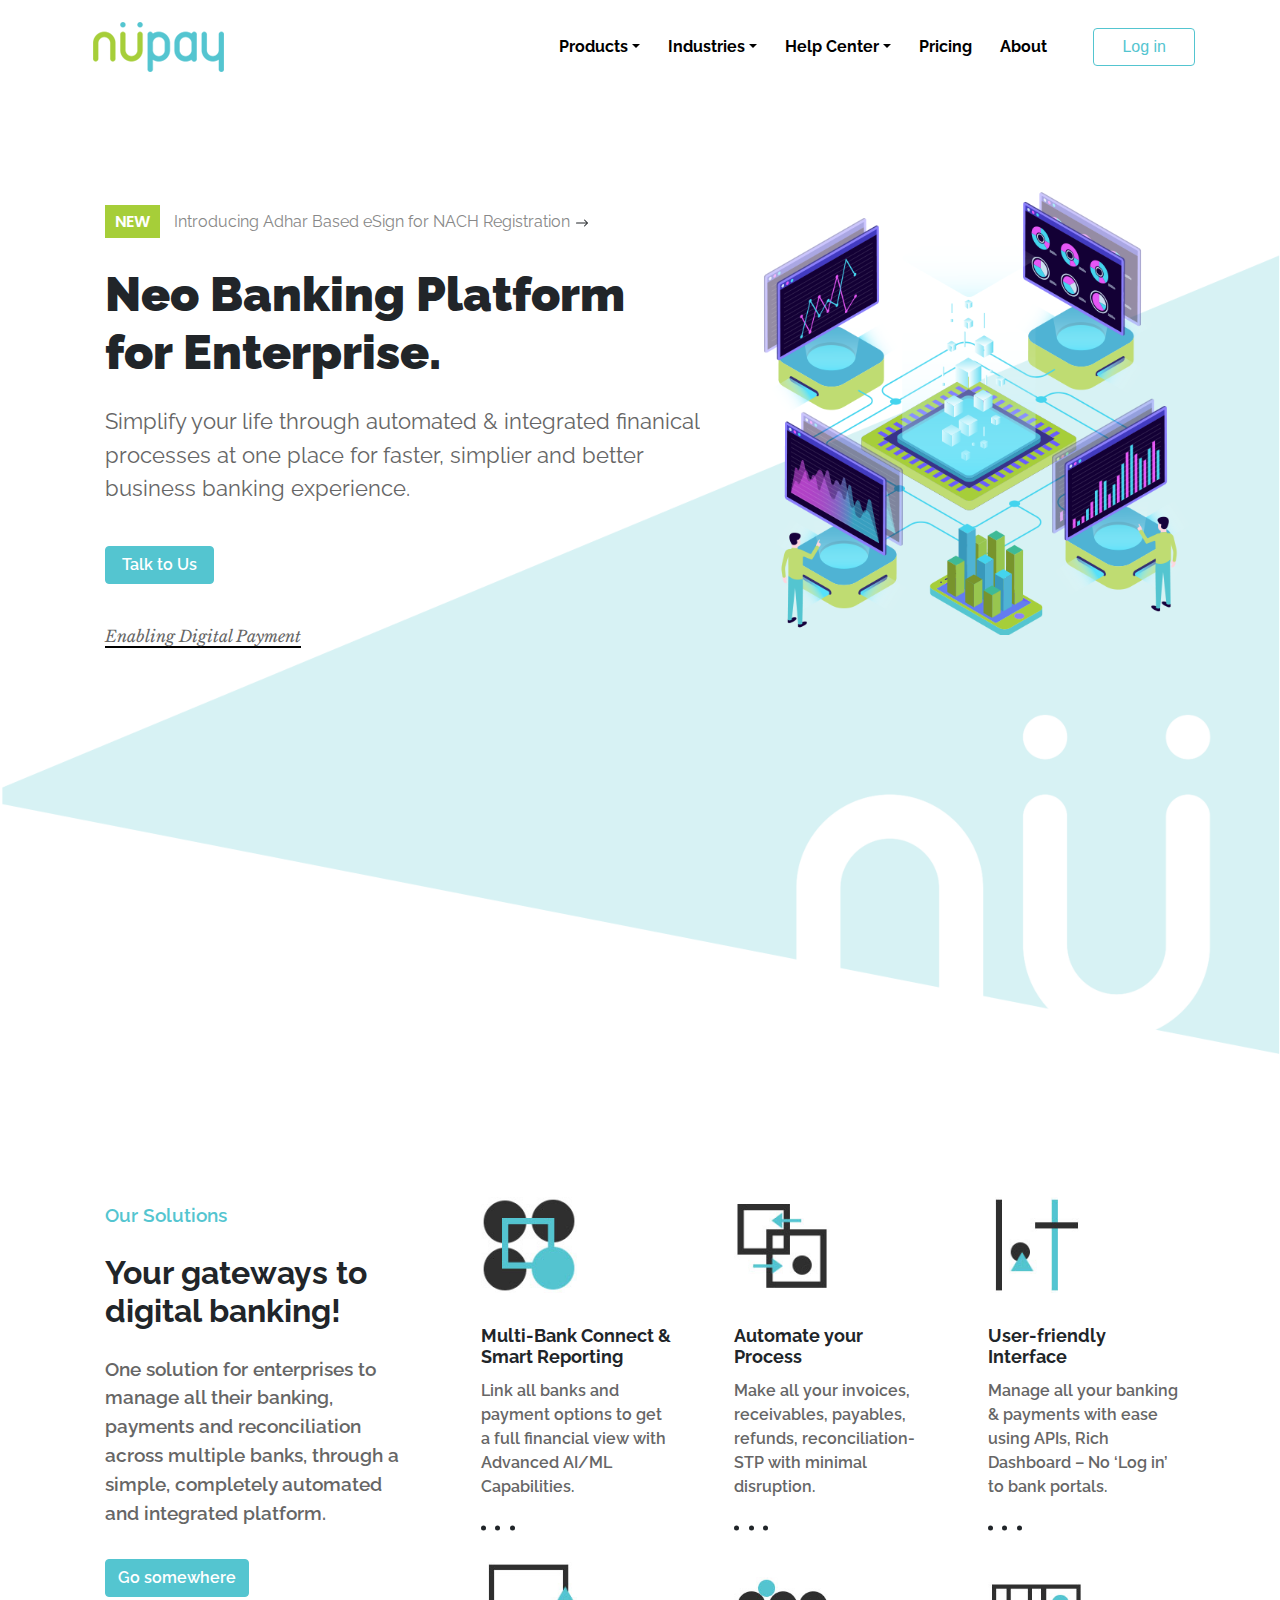
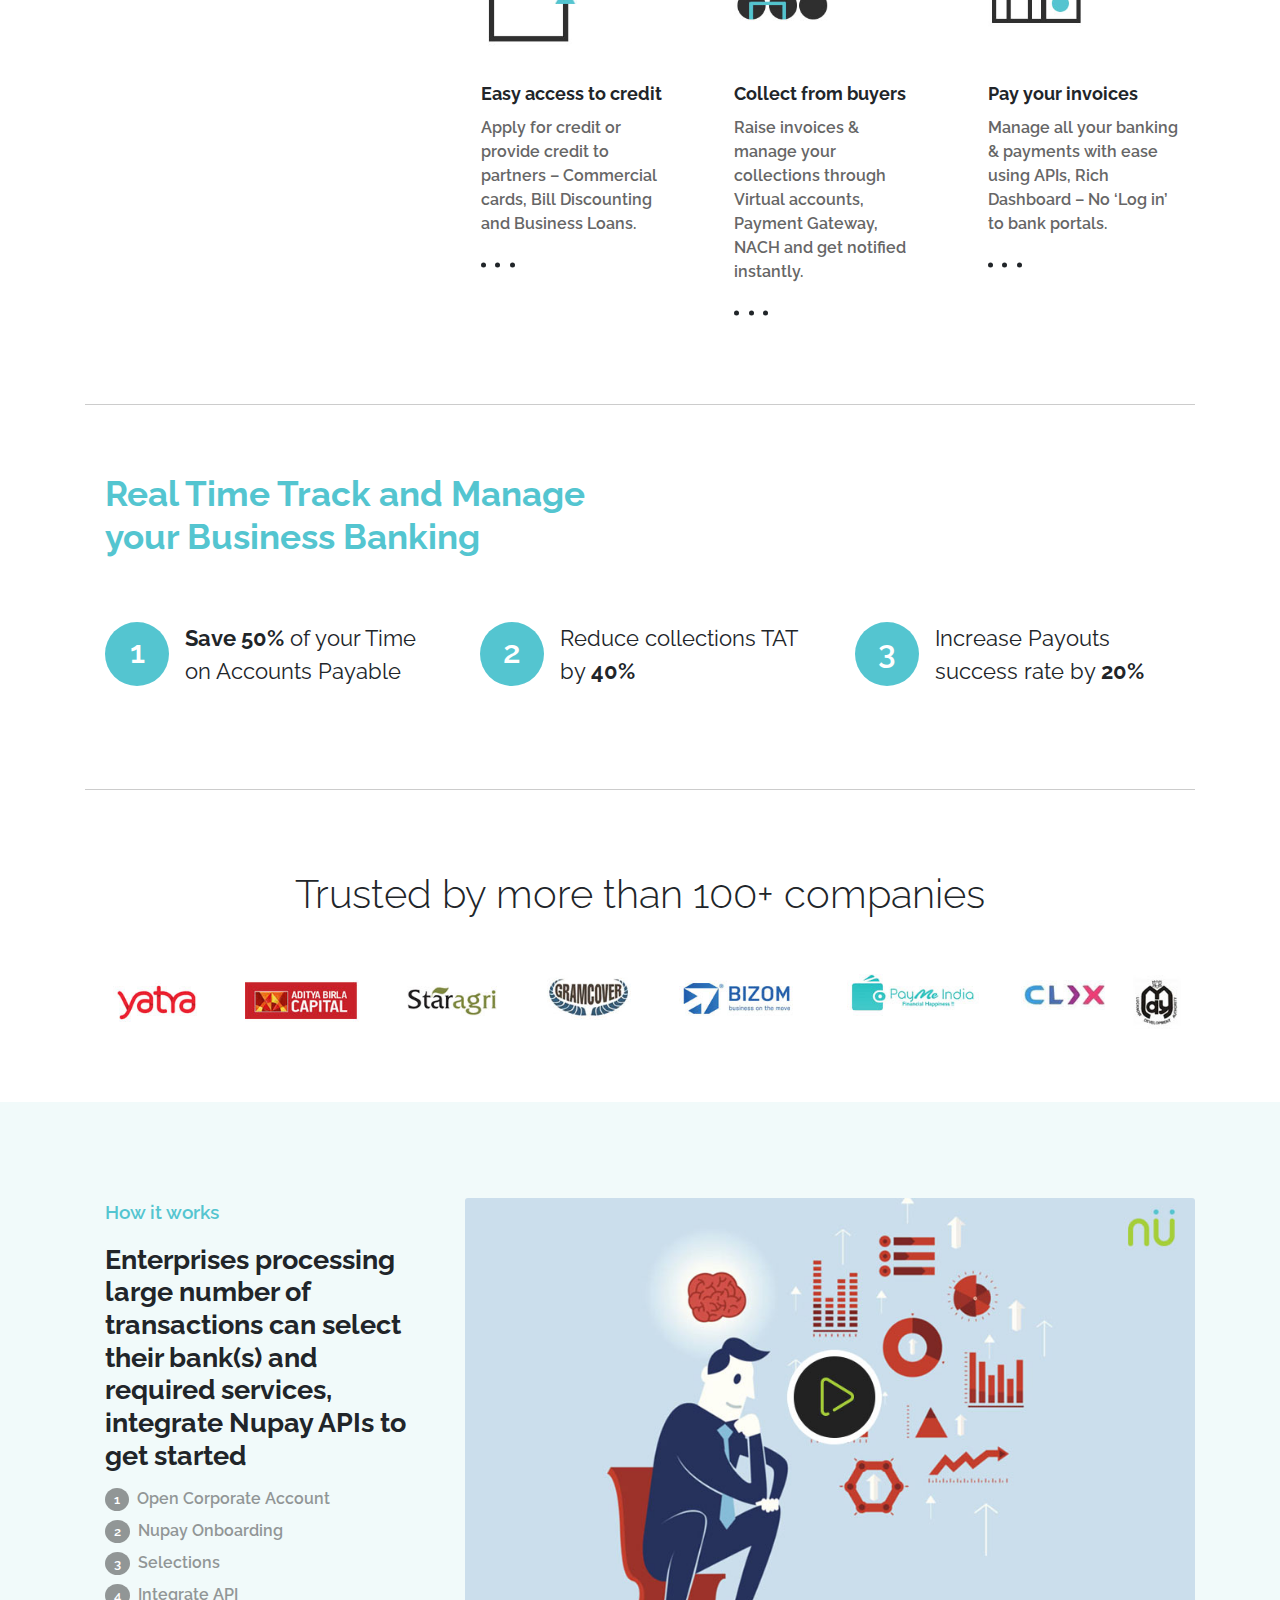
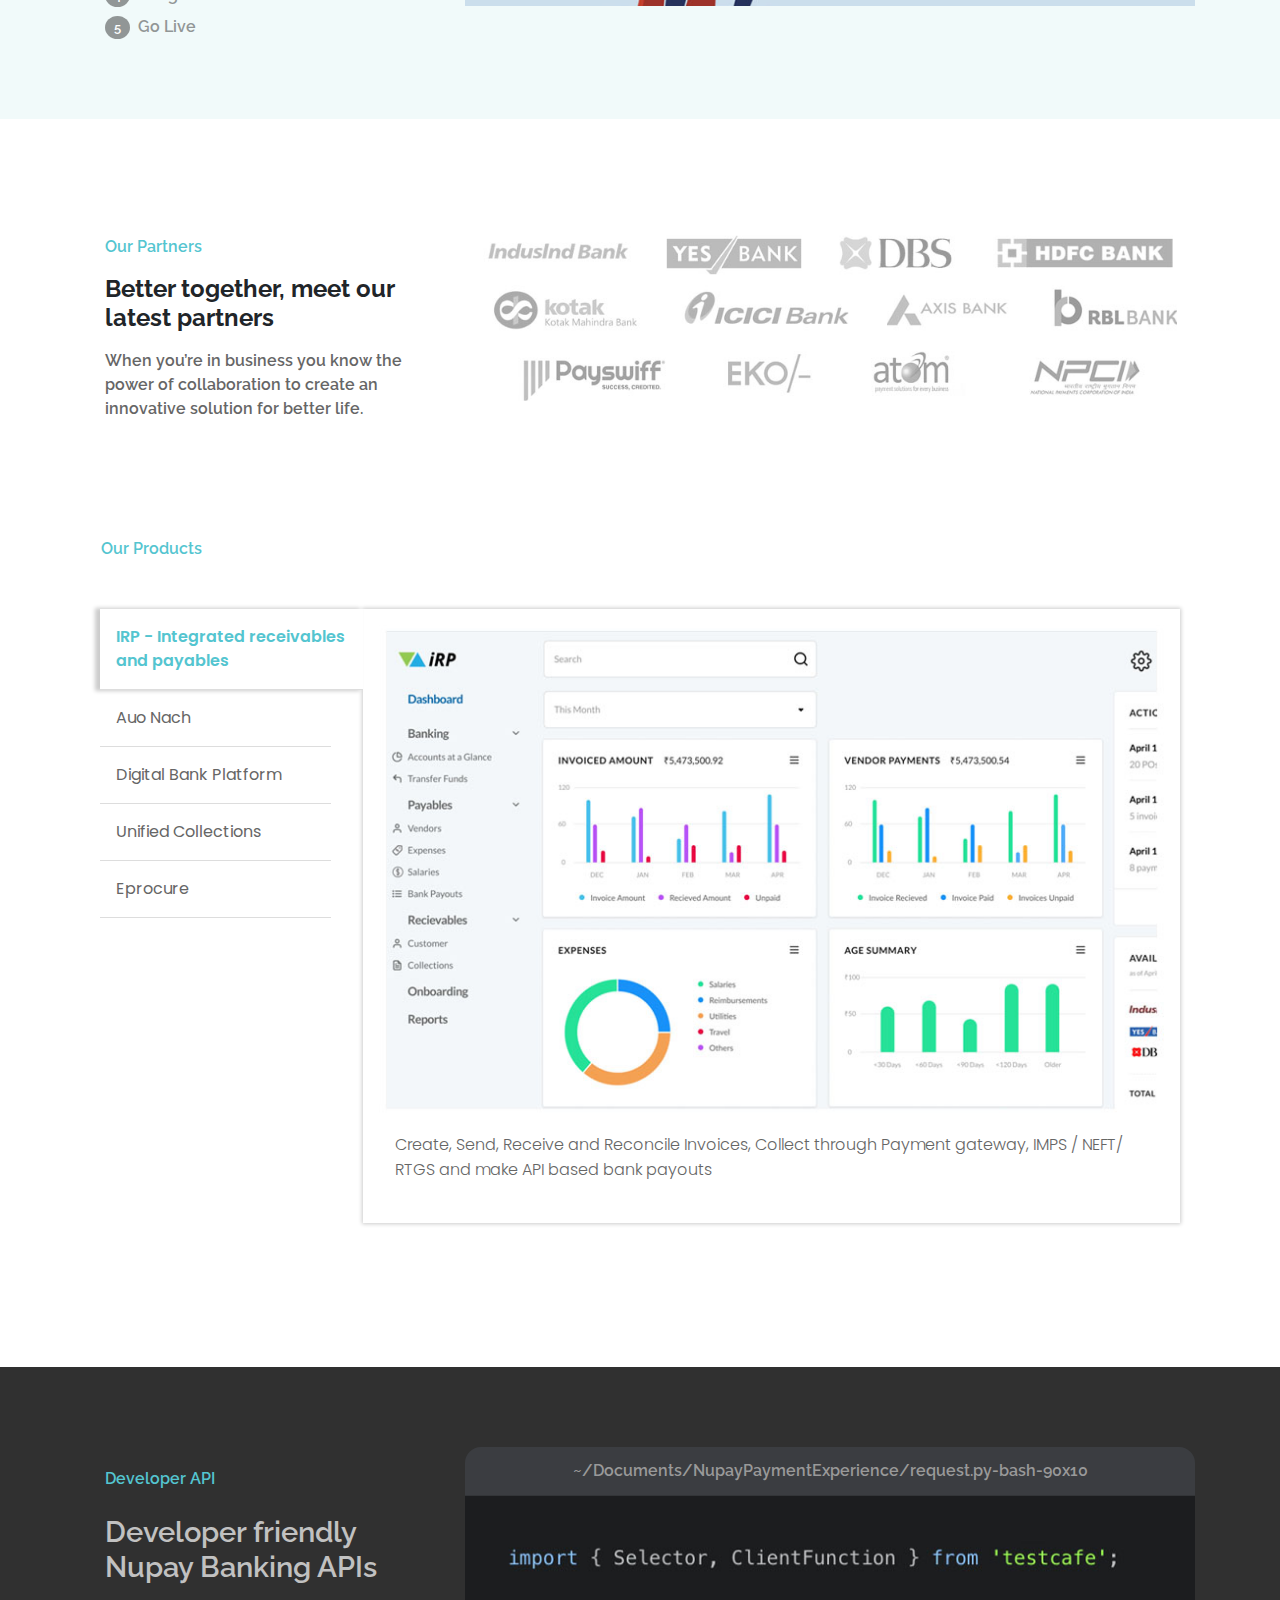
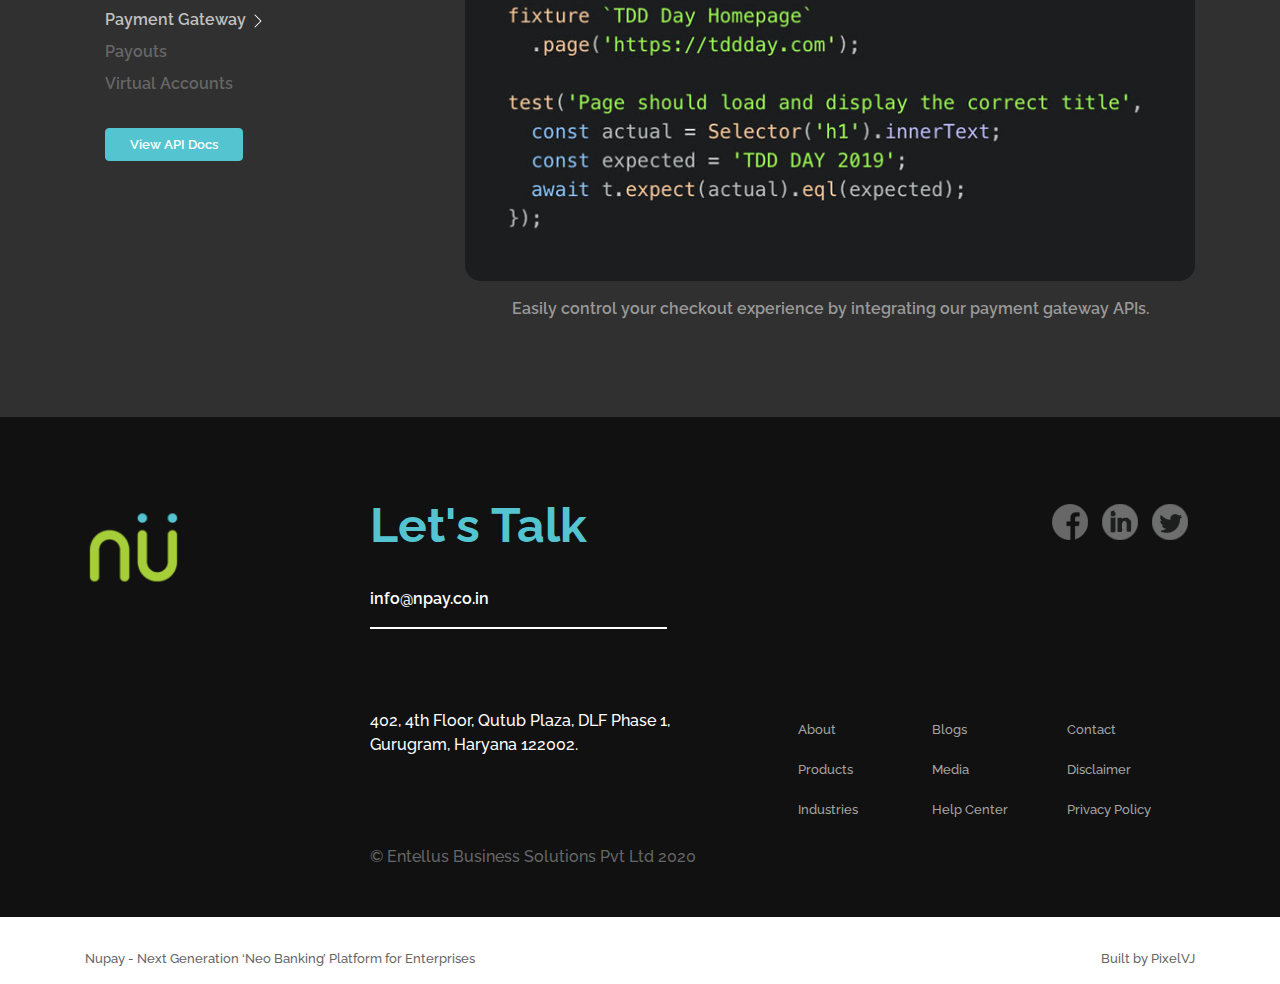
==== commit 46203997: "nupay update 0.1.1" ====
--- a/index.html
+++ b/index.html
@@ -223,8 +223,8 @@
 					</div>
 					<div class="nu_section_4">
 						<div class="card">
+							<h3>Trusted by more than 100+ companies</h3>
 							<div class="card-body">
-								<h3>Trusted by more than 100+ companies</h3>
 								<div id="nu_img_1"></div>
 								<div id="nu_img_2"></div>
 								<div id="nu_img_3"></div>
@@ -240,7 +240,7 @@
 				<div class="nu_section_5">
 					<div class="container">
 						<div class="row">
-							<div class="col-md-4">
+							<div class="col-md-6 col-lg-4">
 								<div class="card">
 									<div class="card-body">
 										<a href="*">How it works</a>
@@ -255,7 +255,7 @@
 									</div>
 								</div>
 							</div>
-							<div class="col-md-8">
+							<div class="col-md-6 col-lg-8">
 								<div class="card">
 									<img src="img/work_process.jpg" class="card-img-top" alt="...">
 								</div>
@@ -267,7 +267,7 @@
 			<div class="container">
 				<div class="nu_section_6">
 					<div class="row">
-						<div class="col-md-4">
+						<div class="col-lg-4">
 							<div class="nu_section_6a">
 								<div class="card">
 									<div class="card-body">
@@ -278,7 +278,7 @@
 								</div>
 							</div>
 						</div>
-						<div class="col-md-8">
+						<div class="col-lg-8">
 							<div class="nu_section_6b">
 								<div class="card">
 									<div class="card-body">
@@ -304,7 +304,7 @@
 					<a class="section-title" href="*">Our Products</a>
 					<!-- Nav tabs -->
 					<div class="row">
-						<div class="col-3">
+						<div class="col-12 col-md-5 col-lg-3">
 							<div class="nav flex-column nav-pills" id="v-pills-tab" role="tablist" aria-orientation="vertical">
 								<a class="nav-link active" id="v-pills-home-tab" data-toggle="pill" href="#v-pills-home" role="tab" aria-controls="v-pills-home" aria-selected="true">IRP - Integrated  receivables and payables</a>
 								<a class="nav-link" id="v-pills-profile-tab" data-toggle="pill" href="#v-pills-profile" role="tab" aria-controls="v-pills-profile" aria-selected="false"><span>Auo Nach</span></a>
@@ -313,7 +313,7 @@
 								<a class="nav-link" id="v-pills-settings-tab" data-toggle="pill" href="#eprocure" role="tab" aria-controls="v-pills-settings" aria-selected="false">Eprocure</a>
 							</div>
 						</div>
-						<div class="col-9">
+						<div class="col-12 col-md-7 col-lg-9">
 							<div class="tab-content" id="v-pills-tabContent">
 								<div class="tab-pane fade show active" id="v-pills-home" role="tabpanel" aria-labelledby="v-pills-home-tab">
 									<div class="card">
@@ -411,10 +411,10 @@
 							</div>
 							<div class="nu_footer_sec_2">
 								<div class="row">
-									<div class="col-md-6">
+									<div class="col-lg-6">
 										<p>402, 4th Floor, Qutub Plaza, DLF Phase 1, Gurugram, Haryana 122002.</p>
 									</div>
-									<div class="col-md-6">
+									<div class="col-lg-6">
 										<ul>
 											<li><a href="*">About</a></li>
 											<li><a href="*">Blogs</a></li>
--- a/css/style.css
+++ b/css/style.css
@@ -11,19 +11,19 @@
 footer .nu_footer_body .card { background: transparent; border: none; }
 footer .nu_footer_body .card .brand-logo { width: 6rem; }
 footer .nu_footer_body .nu_footer_sec_1 { height: auto; overflow: auto; }
-footer .nu_footer_body .nu_footer_sec_1 .nu_footer_sec_1a { float: left; border-bottom: 2px solid #666; padding-right: 5rem; }
+footer .nu_footer_body .nu_footer_sec_1 .nu_footer_sec_1a { float: left; border-bottom: 2px solid #fff; padding-right: 5rem; }
 footer .nu_footer_body .nu_footer_sec_1 .nu_footer_sec_1a h3 { font-family: "Raleway", sans-serif; font-weight: 700; color: #54c5d0; font-size: 3rem; margin-bottom: 2rem; }
-footer .nu_footer_body .nu_footer_sec_1 .nu_footer_sec_1a p { font-family: "Raleway", sans-serif; font-weight: 600; color: #c1c1c1; font-size: 1rem; }
+footer .nu_footer_body .nu_footer_sec_1 .nu_footer_sec_1a p { font-family: "Raleway", sans-serif; font-weight: 600; color: #fff; font-size: 1rem; }
 footer .nu_footer_body .nu_footer_sec_1 .nu_footer_sec_1b { float: right; }
 footer .nu_footer_body .nu_footer_sec_1 .nu_footer_sec_1b ul { list-style: none; padding: 0; }
 footer .nu_footer_body .nu_footer_sec_1 .nu_footer_sec_1b ul li { float: left; }
 footer .nu_footer_body .nu_footer_sec_1 .nu_footer_sec_1b ul li img { width: 50px; }
 footer .nu_footer_body .nu_footer_sec_2 { margin: 5rem 0 0 0; }
-footer .nu_footer_body .nu_footer_sec_2 p { font-family: "Raleway", sans-serif; font-weight: 500; color: #c1c1c1; font-size: 1rem; padding-right: 2rem; }
+footer .nu_footer_body .nu_footer_sec_2 p { font-family: "Raleway", sans-serif; font-weight: 500; color: #fff; font-size: 1rem; padding-right: 2rem; }
 footer .nu_footer_body .nu_footer_sec_2 ul { list-style: none; padding: 0; display: flex; flex-wrap: wrap; justify-content: space-between; }
 footer .nu_footer_body .nu_footer_sec_2 ul li { width: 8rem; margin: 0.5rem 0; }
-footer .nu_footer_body .nu_footer_sec_2 ul li a { color: #666; font-family: "Raleway", sans-serif; font-weight: 500; font-size: 0.8rem; }
-footer .nu_footer_body .copyright { font-family: "Raleway", sans-serif; font-weight: 500; color: #666; font-size: 1rem; }
+footer .nu_footer_body .nu_footer_sec_2 ul li a { color: #a5a5a5; font-family: "Raleway", sans-serif; font-weight: 500; font-size: 0.8rem; }
+footer .nu_footer_body .copyright { font-family: "Raleway", sans-serif; font-weight: 500; color: #666767; font-size: 1rem; }
 footer .nu_footer_end { padding: 2rem 0; }
 footer .nu_footer_end p { font-family: "Raleway", sans-serif; font-weight: 500; color: #666; font-size: 0.8rem; float: left; }
 footer .nu_footer_end span { font-family: "Raleway", sans-serif; font-weight: 500; color: #666; font-size: 0.8rem; float: right; }
@@ -62,9 +62,9 @@
 .nu_home_page .container-fluid .container .nu_section_3 .card ul li .nu_percent { font-family: "Raleway", sans-serif; font-weight: 700; }
 .nu_home_page .container-fluid .container .nu_section_4 { margin-bottom: 3rem; }
 .nu_home_page .container-fluid .container .nu_section_4 .card { border: none; border-radius: 0; }
-.nu_home_page .container-fluid .container .nu_section_4 .card .card-body { padding: 1rem 0; }
-.nu_home_page .container-fluid .container .nu_section_4 .card .card-body h3 { font-family: "Raleway", sans-serif; font-weight: 300; font-size: 2.5rem; margin-bottom: 2rem; text-align: center; }
-.nu_home_page .container-fluid .container .nu_section_4 .card .card-body div { display: inline-flex; flex-wrap: wrap; justify-content: space-between; transform: scale(0.75); }
+.nu_home_page .container-fluid .container .nu_section_4 .card h3 { font-family: "Raleway", sans-serif; font-weight: 300; font-size: 2.5rem; margin-bottom: 2rem; text-align: center; }
+.nu_home_page .container-fluid .container .nu_section_4 .card .card-body { padding: 1rem 0; display: flex; flex-wrap: wrap; justify-content: space-evenly; }
+.nu_home_page .container-fluid .container .nu_section_4 .card .card-body div { transform: scale(0.75); }
 .nu_home_page .container-fluid .container .nu_section_4 .card .card-body #nu_img_1 { background: url("../img/companies.jpg") 0 11.5rem; width: 8rem; height: 4rem; }
 .nu_home_page .container-fluid .container .nu_section_4 .card .card-body #nu_img_2 { background: url("../img/companies.jpg") -10rem 11.5rem; width: 10rem; height: 4rem; }
 .nu_home_page .container-fluid .container .nu_section_4 .card .card-body #nu_img_3 { background: url("../img/companies.jpg") -22rem 11.5rem; width: 8rem; height: 4rem; }
@@ -87,7 +87,7 @@
 .nu_home_page .container .nu_section_6 .nu_section_6a .card .card-title { font-family: "Raleway", sans-serif; font-weight: 700; font-size: 1.5rem; margin: 1rem 0; }
 .nu_home_page .container .nu_section_6 .nu_section_6a .card p { font-family: "Raleway", sans-serif; font-weight: 600; color: #666; font-size: 1rem; }
 .nu_home_page .container .nu_section_6 .nu_section_6b .card { border: none; border-radius: 0; }
-.nu_home_page .container .nu_section_6 .nu_section_6b .card .card-body { padding: 1rem 0; display: flex; flex-wrap: wrap; justify-content: space-between; }
+.nu_home_page .container .nu_section_6 .nu_section_6b .card .card-body { padding: 1rem 0; display: flex; flex-wrap: wrap; justify-content: space-evenly; }
 .nu_home_page .container .nu_section_6 .nu_section_6b .card .card-body div { transform: scale(0.8); }
 .nu_home_page .container .nu_section_6 .nu_section_6b .card .card-body #nu_img_9 { background: url(../img/partners.jpg) -2rem -3rem; width: 11.5rem; height: 3rem; }
 .nu_home_page .container .nu_section_6 .nu_section_6b .card .card-body #nu_img_10 { background: url(../img/partners.jpg) -16rem -3rem; width: 10.5rem; height: 3rem; }
@@ -104,15 +104,15 @@
 .nu_home_page .container .nu_section_7 { margin-bottom: 6rem; height: auto; overflow: auto; }
 .nu_home_page .container .nu_section_7 .section-title { color: #54c5d0; font-family: "Raleway", sans-serif; font-weight: 600; font-size: 1rem; padding: 1rem; }
 .nu_home_page .container .nu_section_7 .row { margin: 3rem 0; }
-.nu_home_page .container .nu_section_7 .row .col-3 { padding-right: 0; }
-.nu_home_page .container .nu_section_7 .row .col-3 .nav-link.active { color: #54c5d0; font-family: "Poppins", sans-serif; font-weight: 600; background-color: #fff; box-shadow: -4px 0px 4px 1px #ccc; border-radius: 0; z-index: 1; margin-right: 0; }
-.nu_home_page .container .nu_section_7 .row .col-3 .nav-link { color: #666; font-family: "Poppins", sans-serif; padding: 1rem 0 1rem 1rem; border-bottom: 1px solid #ddd; border-radius: 0; margin-right: 2rem; }
-.nu_home_page .container .nu_section_7 .row .col-3 .nav-link:first-child { margin-top: 0; }
-.nu_home_page .container .nu_section_7 .row .col-9 { padding-left: 0; }
-.nu_home_page .container .nu_section_7 .row .col-9 .tab-content { padding: 1rem; box-shadow: 0px 0px 4px 1px #ccc; border: none; margin-left: 0px; z-index: 0; }
-.nu_home_page .container .nu_section_7 .row .col-9 .tab-content .card { border: none; }
-.nu_home_page .container .nu_section_7 .row .col-9 .tab-content .card .card-body { padding: 1rem; }
-.nu_home_page .container .nu_section_7 .row .col-9 .tab-content .card .card-body h5 { font-family: "Poppins", sans-serif; font-weight: 300; color: #666; line-height: 1.6; font-size: 1rem; }
+.nu_home_page .container .nu_section_7 .row .col-12.col-lg-3 { padding-right: 0; }
+.nu_home_page .container .nu_section_7 .row .col-12.col-lg-3 .nav-link.active { color: #54c5d0; font-family: "Poppins", sans-serif; font-weight: 600; background-color: #fff; box-shadow: -4px 0px 4px 1px #ccc; border-radius: 0; z-index: 1; margin-right: 0; }
+.nu_home_page .container .nu_section_7 .row .col-12.col-lg-3 .nav-link { color: #666; font-family: "Poppins", sans-serif; padding: 1rem 0 1rem 1rem; border-bottom: 1px solid #ddd; border-radius: 0; margin-right: 2rem; }
+.nu_home_page .container .nu_section_7 .row .col-12.col-lg-3 .nav-link:first-child { margin-top: 0; }
+.nu_home_page .container .nu_section_7 .row .col-12.col-lg-9 { padding-left: 0; }
+.nu_home_page .container .nu_section_7 .row .col-12.col-lg-9 .tab-content { padding: 1rem; box-shadow: 0px 0px 4px 1px #ccc; border: none; margin-left: 0px; z-index: 0; }
+.nu_home_page .container .nu_section_7 .row .col-12.col-lg-9 .tab-content .card { border: none; }
+.nu_home_page .container .nu_section_7 .row .col-12.col-lg-9 .tab-content .card .card-body { padding: 1rem; }
+.nu_home_page .container .nu_section_7 .row .col-12.col-lg-9 .tab-content .card .card-body h5 { font-family: "Poppins", sans-serif; font-weight: 300; color: #666; line-height: 1.6; font-size: 1rem; }
 .nu_home_page .nu_section_8 { background-color: #303030; padding: 5rem 0; }
 .nu_home_page .nu_section_8 .nu_section_8a .card { background: transparent; border: none; }
 .nu_home_page .nu_section_8 .nu_section_8a .card .card-body .section-title { color: #54c5d0; font-family: "Raleway", sans-serif; font-weight: 600; font-size: 1rem; }
@@ -251,15 +251,193 @@
 .nu_product_page .nu_section_7 { height: auto; overflow: auto; padding: 2rem 1rem; margin: 3rem 0 8rem 0; }
 .nu_product_page .nu_section_7 h4 { font-family: "Raleway", sans-serif; font-weight: 700; font-size: 1.5rem; margin-left: 1rem; }
 .nu_product_page .nu_section_7 .row { margin: 3rem 0; }
-.nu_product_page .nu_section_7 .row .col-4 { padding-right: 0; }
-.nu_product_page .nu_section_7 .row .col-4 .nav-link.active { color: #54c5d0; font-family: "Poppins", sans-serif; font-weight: 600; background-color: #fff; box-shadow: -4px 0px 4px 1px #ccc; border-radius: 0; z-index: 1; margin-right: 0; }
-.nu_product_page .nu_section_7 .row .col-4 .nav-link { color: #666; font-family: "Poppins", sans-serif; padding: 1rem 0 1rem 1rem; border-bottom: 1px solid #ddd; border-radius: 0; margin-right: 2rem; }
-.nu_product_page .nu_section_7 .row .col-4 .nav-link:first-child { margin-top: 0; }
-.nu_product_page .nu_section_7 .row .col-8 { padding-left: 0; }
-.nu_product_page .nu_section_7 .row .col-8 .tab-content { padding: 1rem; box-shadow: 0px 0px 4px 1px #ccc; border: none; margin-left: 0px; z-index: 0; }
-.nu_product_page .nu_section_7 .row .col-8 .tab-content .card { border: none; font-family: "Raleway", sans-serif; }
-.nu_product_page .nu_section_7 .row .col-8 .tab-content .card .card-body { padding: 0 2rem; }
-.nu_product_page .nu_section_7 .row .col-8 .tab-content .card .card-body h5 { font-family: "Poppins", sans-serif; font-weight: 600; line-height: 1.6; font-size: 1.5rem; width: 80%; }
-.nu_product_page .nu_section_7 .row .col-8 .tab-content .card .card-body p { color: #333; font-size: 1.2rem; }
+.nu_product_page .nu_section_7 .row .col-12.col-md-5.col-lg-4 { padding-right: 0; }
+.nu_product_page .nu_section_7 .row .col-12.col-md-5.col-lg-4 .nav-link.active { color: #54c5d0; font-family: "Poppins", sans-serif; font-weight: 600; background-color: #fff; box-shadow: -4px 0px 4px 1px #ccc; border-radius: 0; z-index: 1; margin-right: 0; }
+.nu_product_page .nu_section_7 .row .col-12.col-md-5.col-lg-4 .nav-link { color: #666; font-family: "Poppins", sans-serif; padding: 1rem 0 1rem 1rem; border-bottom: 1px solid #ddd; border-radius: 0; margin-right: 2rem; }
+.nu_product_page .nu_section_7 .row .col-12.col-md-5.col-lg-4 .nav-link:first-child { margin-top: 0; }
+.nu_product_page .nu_section_7 .row .col-12.col-md-7.col-lg-8 { padding-left: 0; }
+.nu_product_page .nu_section_7 .row .col-12.col-md-7.col-lg-8 .tab-content { padding: 1rem; box-shadow: 0px 0px 4px 1px #ccc; border: none; margin-left: 0px; z-index: 0; }
+.nu_product_page .nu_section_7 .row .col-12.col-md-7.col-lg-8 .tab-content .card { border: none; font-family: "Raleway", sans-serif; }
+.nu_product_page .nu_section_7 .row .col-12.col-md-7.col-lg-8 .tab-content .card .card-body { padding: 0 2rem; }
+.nu_product_page .nu_section_7 .row .col-12.col-md-7.col-lg-8 .tab-content .card .card-body h5 { font-family: "Poppins", sans-serif; font-weight: 600; line-height: 1.6; font-size: 1.5rem; width: 80%; }
+.nu_product_page .nu_section_7 .row .col-12.col-md-7.col-lg-8 .tab-content .card .card-body p { color: #333; font-size: 1.2rem; }
+
+/*********************** MEDIA QUERIES ***********************/
+@media only screen and (min-width: 1440px) { .container { max-width: 85%; }
+  .nu_home_page .container-fluid .container .nu_section_1 { margin-bottom: 32rem; }
+  .nu_home_page .container-fluid .container .nu_section_1 .nu_section_1a h1 { font-size: 4rem; }
+  .nu_home_page .container-fluid .container .nu_section_1 .nu_section_1a p { font-size: 1.8rem; }
+  .nu_home_page .container-fluid .container .nu_section_1 .nu_section_1a button { font-size: 1.5rem; padding: 0.375rem 2rem; margin: 1rem 0; }
+  .nu_home_page .container-fluid .container .nu_section_2 { margin-top: 3rem; }
+  .nu_home_page .container-fluid .container .nu_section_2 .nu_section_2a .card .card-title, .nu_home_page .nu_section_8 .nu_section_8a .card .card-body h5 { font-size: 2.5rem; }
+  .nu_home_page .container-fluid .container .nu_section_1 a, .nu_home_page .container-fluid .container .nu_section_2 .nu_section_2a .card p, .nu_home_page .container-fluid .container .nu_section_2 .nu_section_2a .card a.btn, .nu_home_page .container-fluid .container .nu_section_2 .nu_section_2b .card .card-body .card-title, .nu_home_page .container-fluid .container .nu_section_2 .nu_section_2a .card a, .nu_home_page .nu_section_5 .card .card-body a, .nu_home_page .container .nu_section_6 .nu_section_6a .card p, .nu_home_page .container .nu_section_6 .nu_section_6a .card a, .nu_home_page .container .nu_section_7 .section-title, .nu_home_page .container .nu_section_7 .row .col-12.col-lg-9 .tab-content .card .card-body h5, .nu_home_page .nu_section_8 .nu_section_8a .card .card-body .section-title, .nu_home_page .nu_section_8 .nu_section_8a .card .card-body ul li a { font-size: 1.5rem; }
+  .nu_home_page .container-fluid .container .nu_section_2 .nu_section_2b .card { margin-bottom: 3rem; }
+  .nu_home_page .container-fluid .container .nu_section_3 .card h3 { font-size: 2.8rem; }
+  .nu_home_page .container-fluid .container .nu_section_4 .card .card-body div, .nu_home_page .container .nu_section_6 .nu_section_6b .card .card-body div { transform: scale(1); margin: 1rem; }
+  .nu_home_page .nu_section_5 .card .card-body .card-title, .nu_home_page .container .nu_section_6 .nu_section_6a .card .card-title { font-size: 2rem; }
+  .nu_home_page .container .nu_section_7 .row .col-12.col-lg-3 .nav-link { font-size: 1.2rem; }
+  .nu_home_page .nu_section_8 .nu_section_8a .card .card-body .btn { font-size: 1rem; }
+  .nu_home_page .nu_section_8 .nu_section_8a .card .card-body ul { margin: 2.5rem 0; }
+  .nu_home_page .nu_section_8 .nu_section_8a .card .card-body ul li { margin: 1rem 0; }
+  footer .nu_footer_body .card .brand-logo { width: 9rem; }
+  footer .nu_footer_body .nu_footer_sec_1 .nu_footer_sec_1a h3 { font-size: 4rem; }
+  footer .nu_footer_body .nu_footer_sec_1 .nu_footer_sec_1a p { font-size: 1.8rem; }
+  footer .nu_footer_body .nu_footer_sec_2 p { padding-right: 4rem; font-size: 1.5rem; }
+  footer .nu_footer_body .nu_footer_sec_2 ul li a { font-size: 1rem; }
+  footer .nu_footer_body .copyright { font-size: 1.2rem; }
+  footer .nu_footer_end p, footer .nu_footer_end span { font-size: 1rem; } }
+@media only screen and (min-width: 1021px) and (max-width: 1260px) { .nu_home_page .container { max-width: 100%; }
+  .nu_home_page .container-fluid .container .nu_section_1 { margin-bottom: 15rem; }
+  .nu_home_page .container-fluid .container .nu_section_1 .nu_section_1a h1 { font-size: 2.5rem; }
+  .nu_home_page .container-fluid .container .nu_section_2 .nu_section_2b .card { margin: 2rem 0; }
+  .nu_home_page .container-fluid .container .nu_section_2 .nu_section_2b .card .card-body { padding: 0; }
+  .nu_home_page .container-fluid .container .nu_section_3 .card h3 { width: 55%; }
+  .nu_home_page .container-fluid .container .nu_section_3 .card ul li { font-size: 1.2rem; margin: 1rem 0; width: 30%; }
+  .nu_home_page .container-fluid .container .nu_section_4 .card .card-body { padding: 1rem 13rem; }
+  .nu_home_page .nu_section_5 .card .card-body .card-title { font-size: 1.5rem; }
+  .nu_home_page .nu_section_5 .card img, .nu_home_page .nu_section_8 .nu_section_8b .card { padding-right: 1rem; }
+  footer .nu_footer_body .nu_footer_sec_2 ul li { width: 6rem; }
+  .nu_industry_page .container { max-width: 100%; width: 100%; }
+  .nu_industry_page .nu_industry_banner .card .card-img-overlay { margin: 3rem 0; }
+  .nu_industry_page .nu_industry_banner .card .card-img-overlay .nu_overlay_wrapper { width: 67%; }
+  .nu_industry_page .nu_industry_banner .card .card-img-overlay .nu_overlay_wrapper .btn { background-color: #333; color: #fff; } }
+@media only screen and (min-width: 551px) and (max-width: 1020px) { .nu_home_page .container { max-width: 100%; }
+  .nu_home_page .container-fluid .container .nu_section_1 { padding: 3rem 0; margin-bottom: 10rem; }
+  .nu_home_page .container-fluid .container .nu_section_1 .nu_section_1a h1 { font-size: 2rem; margin: 1.5rem 0; }
+  .nu_home_page .container-fluid .container .nu_section_1 .nu_section_1a p { font-size: 1.2rem; }
+  .nu_home_page .container-fluid .container .nu_section_1 .nu_latest span { padding: 2px 8px; font-size: 0.8rem; }
+  .nu_home_page .container-fluid .container .nu_section_1 .nu_section_1a button { margin: 1rem 0; }
+  .nu_home_page .container-fluid .container .nu_section_2 .nu_section_2b .card { margin-bottom: 1.5rem; }
+  .nu_home_page .container-fluid .container .nu_section_3 .card h3 { font-size: 2rem; width: 70%; }
+  .nu_home_page .container-fluid .container .nu_section_3 .card ul li { margin: 1rem 0; }
+  .nu_home_page .nu_section_5 .card .card-body .card-title { font-size: 1.2rem; }
+  .nu_home_page .container .nu_section_6 { padding: 0; }
+  .nu_home_page .container .nu_section_7 { margin: 5rem 0; }
+  .nu_home_page .container .nu_section_7 .row { margin: 1rem 0; }
+  .nu_home_page .container .nu_section_7 .row .col-12.col-lg-3 .nav-link { padding: 0.77rem; }
+  .nu_home_page .nu_section_8 .nu_section_8a .card .card-body h5 { font-size: 1.2rem; }
+  .nu_home_page .nu_section_8 .nu_section_8b .card { padding: 1rem 2rem 1rem 1rem; }
+  footer .nu_footer_body .nu_footer_sec_1 .nu_footer_sec_1a h3 { font-size: 2.5rem; margin-bottom: 1rem; }
+  footer .nu_footer_body .nu_footer_sec_2 { margin-top: 3rem; }
+  footer .nu_footer_body .nu_footer_sec_2 ul li { width: 7rem; margin: 0.2rem 0; }
+  .nu_industry_page .container { max-width: 100%; width: 100%; }
+  .nu_industry_page .nu_industry_banner .card .card-img-overlay { padding: 0.5rem; margin: 4rem; line-height: 1.4; }
+  .nu_industry_page .nu_industry_banner .card .card-img-overlay .nu_overlay_wrapper { width: 100%; }
+  .nu_industry_page .nu_industry_banner .card .card-img-overlay .nu_overlay_wrapper p { font-size: 1.5rem; margin: 1rem 0; }
+  .nu_industry_page .nu_industry_banner .card .card-img-overlay .nu_overlay_wrapper .btn { padding: 5px 10px; margin: 5px; background-color: #333; color: #fff; }
+  .nu_industry_page .nu_section_1 { margin: 2rem 0; }
+  .nu_industry_page .nu_section_1 .row { margin-bottom: 2rem; }
+  .nu_industry_page .nu_section_1 .row:last-child { margin-bottom: 0; }
+  .nu_industry_page .nu_section_2 .section-title { padding: 1rem; }
+  .nu_industry_page .nu_section_1 .row .card .card-body { padding: 0; }
+  .nu_industry_page .nu_section_2 .card img { padding: 1.5rem 0.5rem; width: 100%; }
+  .nu_industry_page .nu_section_2, .nu_industry_page .nu_section_3 { padding: 2rem 1rem; margin: 2rem 0; }
+  .nu_industry_page .nu_section_3 .nu_speech_bubble { width: 100%; padding: 1rem; margin-bottom: 2rem; }
+  .nu_industry_page .nu_section_3 .nu_author { width: 80%; }
+  .nu_industry_page .nu_section_4 { padding: 2rem 0; }
+  .nu_industry_page .nu_section_4 .nu_section_4b form { padding: 1rem; }
+  .nu_product_page .container { max-width: 100%; }
+  .nu_product_page .nu_section_1 { margin: 2rem 0; }
+  .nu_product_page .nu_section_1 .nu_section_1a .card-body { padding: 0; }
+  .nu_product_page .nu_section_1 .nu_section_1a .card-title { font-size: 1.5rem; }
+  .nu_product_page .nu_section_1 .nu_section_1a .btn-primary { padding: 0.5rem; }
+  .nu_product_page .nu_section_1 .nu_section_1b { margin-top: 1rem; }
+  .nu_product_page .nu_section_2 { padding: 0.5rem; margin: 2rem 0; }
+  .nu_product_page .nu_section_2 .carousel-inner .card { margin-bottom: 2rem; }
+  .nu_product_page .nu_section_2 .carousel-control-next, .nu_product_page .nu_section_2 .carousel-control-prev { top: 46%; bottom: 46%; width: 2.5rem; }
+  .nu_product_page .nu_section_3 { margin: 2rem 0; }
+  .nu_product_page .nu_section_3 .row { margin: 0; }
+  .nu_product_page .nu_section_3 .row .col-md-6 { padding: 0; }
+  .nu_product_page .nu_section_3 .card .card-body { margin: 1rem 0 3rem 0; padding: 0; }
+  .nu_product_page .nu_section_3 .card .card-body .card-title { margin-bottom: 1rem; }
+  .nu_product_page .nu_section_3 .card .card-body h4 { font-size: 1.5rem; }
+  .nu_product_page .nu_section_3 .card .card-body ul { padding: 0.5rem 1rem; }
+  .nu_product_page .nu_section_4 { width: 100%; margin: 3rem auto; padding: 0rem 1rem; }
+  .nu_product_page .nu_section_5 .card .card-body div { transform: scale(1); margin: 1rem; }
+  .nu_product_page .nu_section_6 .card { width: 100%; }
+  .nu_product_page .nu_section_6 .card .card-body .card-title { font-size: 1.5rem; }
+  .nu_product_page .nu_section_7 .row .col-12 { padding: 0; }
+  .nu_product_page .nu_section_7 .row .col-12.col-md-5.col-lg-4 .nav-link { margin-right: 0; }
+  .nu_product_page .nu_section_7 .row .col-12.col-md-5.col-lg-4 .nav-link.active { box-shadow: 0px 0px 4px 1px #ccc; }
+  .nu_product_page .nu_section_7 .row .col-12.col-md-7.col-lg-8 .tab-content .card .card-body { padding: 0; }
+  .nu_product_page .nu_section_7 .row .col-12.col-md-7.col-lg-8 .tab-content .card .card-body h5 { width: 100%; } }
+@media only screen and (max-width: 560px) { .nu_home_page { background-position-y: 31rem; }
+  .nu_home_page .container-fluid .container .nu_section_1 { padding: 1rem 0; }
+  .nu_home_page .container-fluid .container .nu_section_1 .card img { width: 80%; margin: 1rem auto; }
+  .nu_home_page .container-fluid .container .nu_section_1 .card-body, .nu_home_page .container-fluid .container .nu_section_2 .card-body, .nu_home_page .container-fluid .container .nu_section_3 .card-body, .nu_home_page .nu_section_5 .card .card-body, .nu_home_page .container .nu_section_6 .card-body, .nu_home_page .nu_section_8 .nu_section_8a .card .card-body { padding: 0; }
+  .nu_home_page .container-fluid .container .nu_section_1 .nu_latest span { padding: 2px 8px; font-size: 0.8rem; }
+  .nu_home_page .container-fluid .container .nu_section_1 .nu_section_1a h1 { font-size: 1.5rem; margin: 1rem 0 1rem; }
+  .nu_home_page .container-fluid .container .nu_section_1 .nu_section_1a p { font-size: 1rem; }
+  .nu_home_page .container-fluid .container .nu_section_1 .nu_section_1a button { margin: 0.375rem 0; font-size: 0.8rem; padding: 0.375rem 1rem; }
+  .nu_home_page .container-fluid .container .nu_section_1 a { border-bottom: 1px solid #000; margin-top: 1rem; }
+  .nu_home_page .container-fluid .container .nu_section_1 { margin-bottom: 6rem; }
+  .nu_home_page .container-fluid .container .nu_section_2 .nu_section_2a, .nu_home_page .container-fluid .container .nu_section_2 .nu_section_2b { margin-bottom: 2rem; }
+  .nu_home_page .container-fluid .container .nu_section_2 .nu_section_2a .card .card-title { font-size: 1.5rem; margin: 1rem 0; }
+  .nu_home_page .container-fluid .container .nu_section_2 .nu_section_2a .card p { font-size: 1rem; margin-bottom: 1.5rem; }
+  .nu_home_page .container-fluid .container .nu_section_2 .nu_section_2b .card { margin-bottom: 1.5rem; }
+  .nu_home_page .container-fluid .container .nu_section_2 .nu_section_2b .card .card-body, .nu_home_page .container-fluid .container .nu_section_2 .nu_section_2b .card span { padding: 0rem; }
+  .nu_home_page .container-fluid .container .nu_section_3 { padding: 2rem 0; margin-bottom: 2rem; }
+  .nu_home_page .container-fluid .container .nu_section_3 .card h3 { font-size: 1.5rem; width: 70%; margin-bottom: 1rem; }
+  .nu_home_page .container-fluid .container .nu_section_3 .card ul li .nu_counter { width: 2rem; height: 2rem; font-size: 1rem; padding: 3px; margin-top: 0rem; }
+  .nu_home_page .container-fluid .container .nu_section_3 .card ul li { font-size: 1.2rem; margin: 0.5rem 0; width: auto; }
+  .nu_home_page .container-fluid .container .nu_section_4 .card h3 { font-size: 1.5rem; margin-bottom: 2rem; }
+  .nu_home_page .nu_section_5 { padding: 4rem 0; }
+  .nu_home_page .nu_section_5 .card { margin-bottom: 2rem; }
+  .nu_home_page .nu_section_5 .card .card-body .card-title { font-size: 1.5rem; }
+  .nu_home_page .container .nu_section_6 { padding: 0; margin: 4rem 0; }
+  .nu_home_page .container .nu_section_7 { margin: 3rem 0; }
+  .nu_home_page .container .nu_section_7 .row { margin: 2rem 0 0 0; }
+  .nu_home_page .container .nu_section_7 .row .col-12.col-lg-3, .nu_home_page .container .nu_section_7 .row .col-12.col-lg-9 { padding: 0; }
+  .nu_home_page .container .nu_section_7 .row .col-12.col-lg-3 .nav-link.active { box-shadow: 0px 0px 9px -2px #ccc; }
+  .nu_home_page .container .nu_section_7 .row .col-12.col-lg-3 .nav-link { margin-right: 0; }
+  .nu_home_page .container .nu_section_7 .row .col-12.col-lg-9 .tab-content { padding: 1rem; box-shadow: 0px 0px 5px 1px #ccc; margin: 1.5rem 0.3rem; }
+  .nu_home_page .nu_section_8 { padding: 4rem 0; }
+  .nu_home_page .nu_section_8 .nu_section_8a .card .card-body h5 { font-size: 1.5rem; margin: 0.5rem 0; }
+  .nu_home_page .nu_section_8 .nu_section_8a .card .card-body .btn { margin: 0 0 2rem 0; }
+  footer .nu_footer_body .card .brand-logo { margin-bottom: 4rem; }
+  footer .nu_footer_body .nu_footer_sec_1 .nu_footer_sec_1a { padding-right: 1rem; }
+  footer .nu_footer_body .nu_footer_sec_1 .nu_footer_sec_1a h3 { font-size: 1.5rem; margin-bottom: 0; }
+  footer .nu_footer_body .nu_footer_sec_2 { margin: 1rem 0 0 0; }
+  footer .nu_footer_body .nu_footer_sec_2 ul li { width: 7rem; margin: 0.5rem 0; }
+  footer .nu_footer_end span { margin-bottom: 2rem; }
+  .nu_industry_page .container { max-width: 100%; width: 100%; }
+  .nu_industry_page .nu_industry_banner .card .card-img-overlay { padding: 0.5rem; margin: 0; line-height: 1.4; }
+  .nu_industry_page .nu_industry_banner .card .card-img-overlay .nu_overlay_wrapper { width: 100%; }
+  .nu_industry_page .nu_industry_banner .card .card-img-overlay .nu_overlay_wrapper p { font-size: 1rem; margin: 0; }
+  .nu_industry_page .nu_industry_banner .card .card-img-overlay .nu_overlay_wrapper .btn { padding: 5px 10px; margin: 5px; background-color: #333; color: #fff; }
+  .nu_industry_page .nu_section_1 { margin: 2rem 0; }
+  .nu_industry_page .nu_section_1 .row { margin-bottom: 2rem; }
+  .nu_industry_page .nu_section_1 .row:last-child { margin-bottom: 0; }
+  .nu_industry_page .nu_section_2 .section-title { padding: 1rem; }
+  .nu_industry_page .nu_section_1 .row .card .card-body { padding: 0; }
+  .nu_industry_page .nu_section_2 .card img { padding: 0.5rem; width: 30%; }
+  .nu_industry_page .nu_section_2, .nu_industry_page .nu_section_3 { padding: 2rem 1rem; margin: 2rem 0; }
+  .nu_industry_page .nu_section_3 .nu_speech_bubble { width: 100%; padding: 1rem; margin-bottom: 2rem; }
+  .nu_industry_page .nu_section_3 .nu_author { width: 100%; }
+  .nu_industry_page .nu_section_4 { padding: 2rem 0; }
+  .nu_industry_page .nu_section_4 .nu_section_4b form { padding: 1rem; }
+  .nu_product_page .nu_section_1 { margin: 2rem 0; }
+  .nu_product_page .nu_section_1 .nu_section_1a .card-body { padding: 0; }
+  .nu_product_page .nu_section_1 .nu_section_1a .card-title { font-size: 1.5rem; }
+  .nu_product_page .nu_section_1 .nu_section_1a .btn-primary { padding: 0.5rem; }
+  .nu_product_page .nu_section_1 .nu_section_1b { margin-top: 1rem; }
+  .nu_product_page .nu_section_2 { padding: 0.5rem; margin: 2rem 0; }
+  .nu_product_page .nu_section_2 .carousel-inner .card { margin-bottom: 2rem; }
+  .nu_product_page .nu_section_2 .carousel-control-next, .nu_product_page .nu_section_2 .carousel-control-prev { top: 48%; bottom: 48%; width: 2.5rem; }
+  .nu_product_page .nu_section_3 { margin: 2rem 0; }
+  .nu_product_page .nu_section_3 .row { margin: 0; }
+  .nu_product_page .nu_section_3 .row .col-md-6 { padding: 0; }
+  .nu_product_page .nu_section_3 .card .card-body { margin: 1rem 0 3rem 0; padding: 0; }
+  .nu_product_page .nu_section_4 .nu_sub_sec_4 .nu_sub_sec_4a { width: 100%; float: none; }
+  .nu_product_page .nu_section_4 .nu_sub_sec_4 .nu_sub_sec_4b { width: 100%; float: none; margin: 0rem 0 2rem 0; }
+  .nu_product_page .nu_section_4 .nu_sub_sec_4 .nu_sub_sec_4b .card { padding: 0; }
+  .nu_product_page .nu_section_4 { width: 100%; padding: 0 1rem; }
+  .nu_product_page .nu_section_6 .card { width: 100%; }
+  .nu_product_page .nu_section_6 .card .card-body .card-title { font-size: 1.5rem; }
+  .nu_product_page .nu_section_7 .row .col-12 { padding: 0; }
+  .nu_product_page .nu_section_7 .row .col-12.col-md-5.col-lg-4 .nav-link { margin-right: 0; }
+  .nu_product_page .nu_section_7 .row .col-12.col-md-5.col-lg-4 .nav-link.active { box-shadow: 0px 0px 4px 1px #ccc; }
+  .nu_product_page .nu_section_7 .row .col-12.col-md-7.col-lg-8 .tab-content .card .card-body { padding: 0; }
+  .nu_product_page .nu_section_7 .row .col-12.col-md-7.col-lg-8 .tab-content .card .card-body h5 { width: 100%; } }
 
 /*# sourceMappingURL=style.css.map */
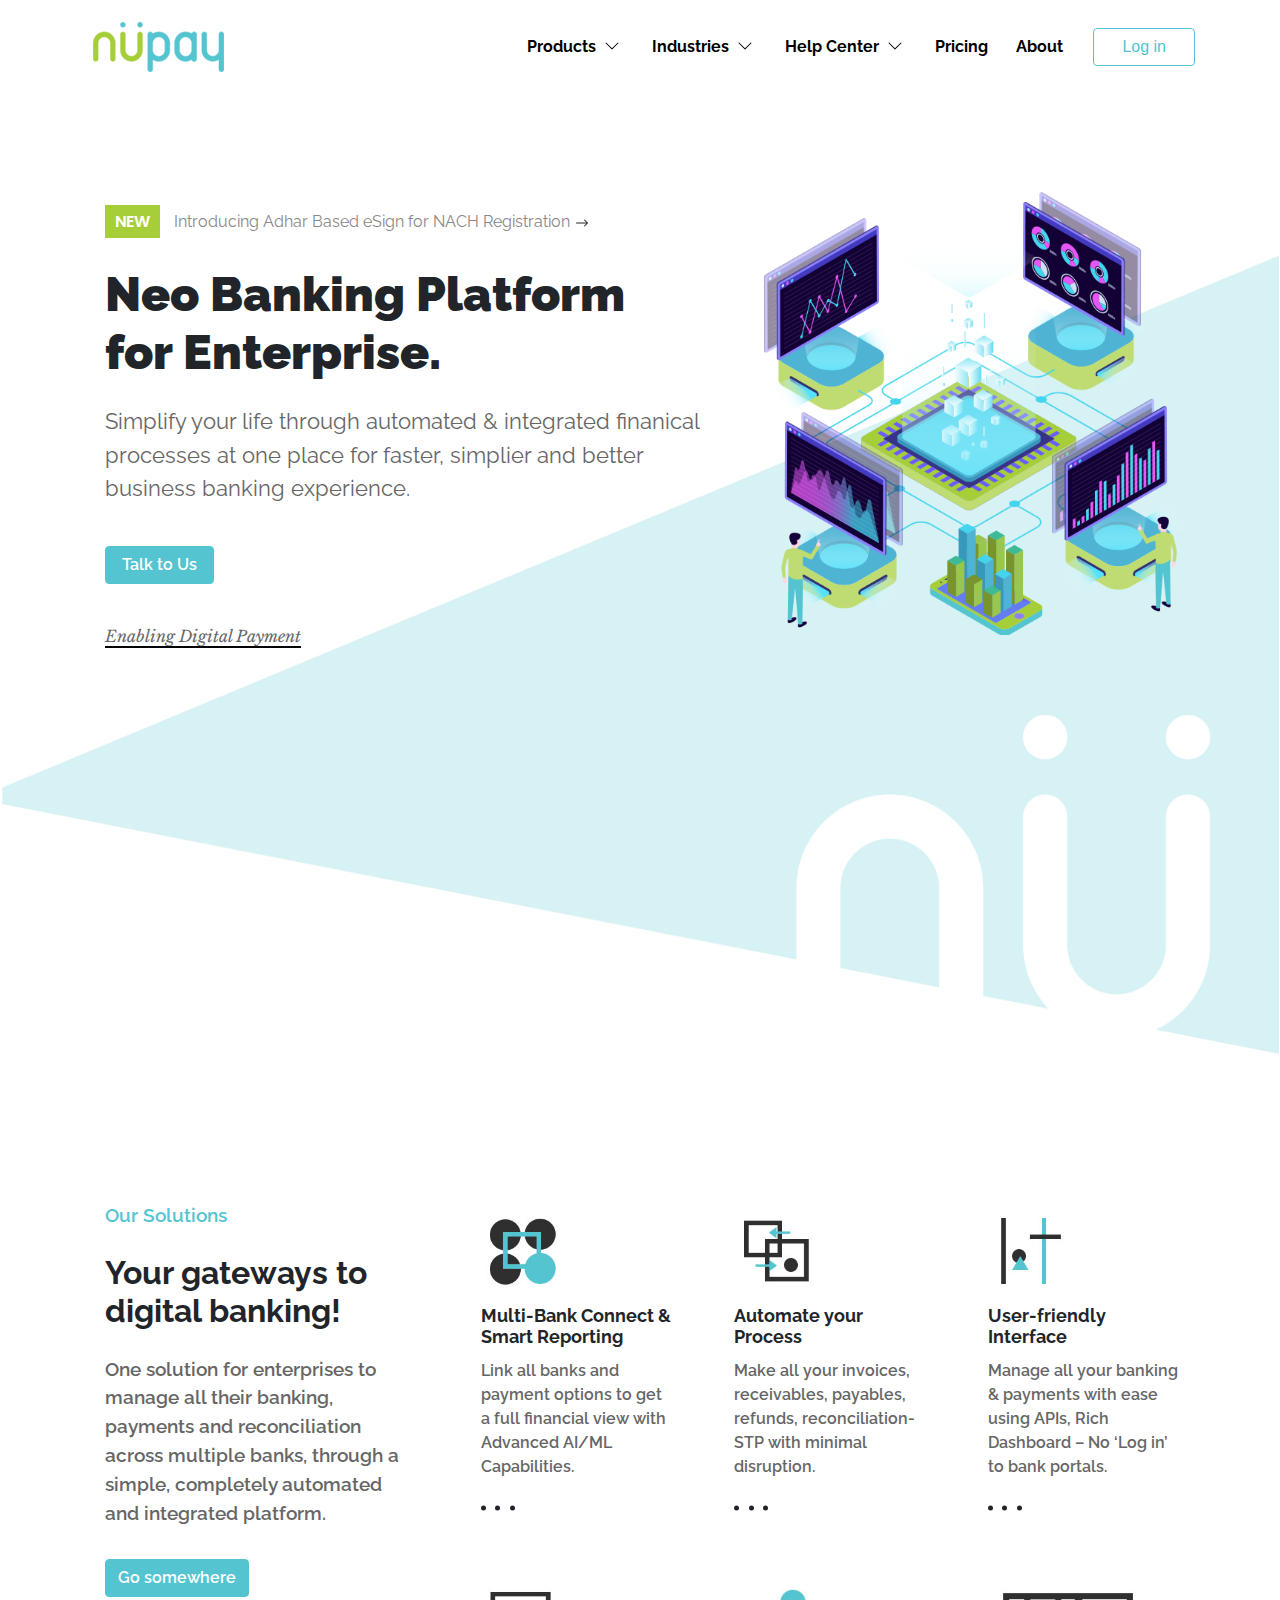
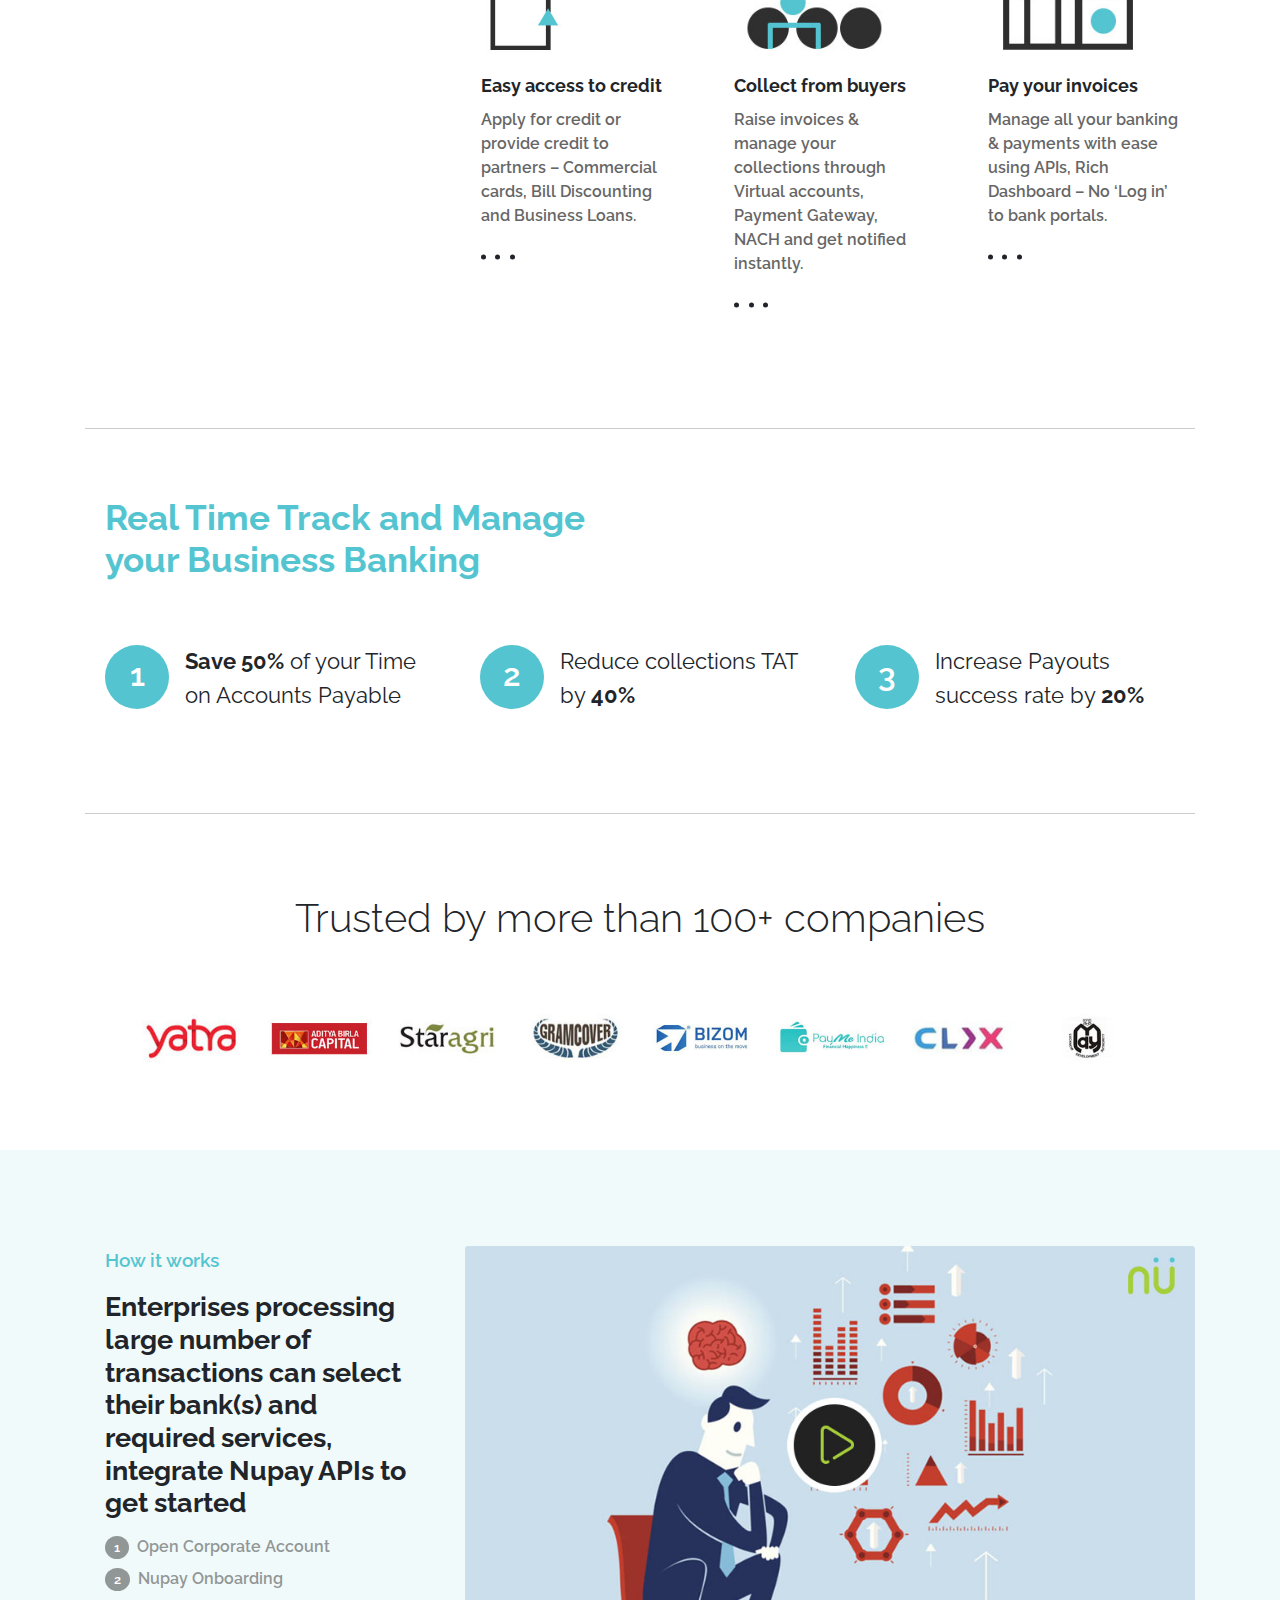
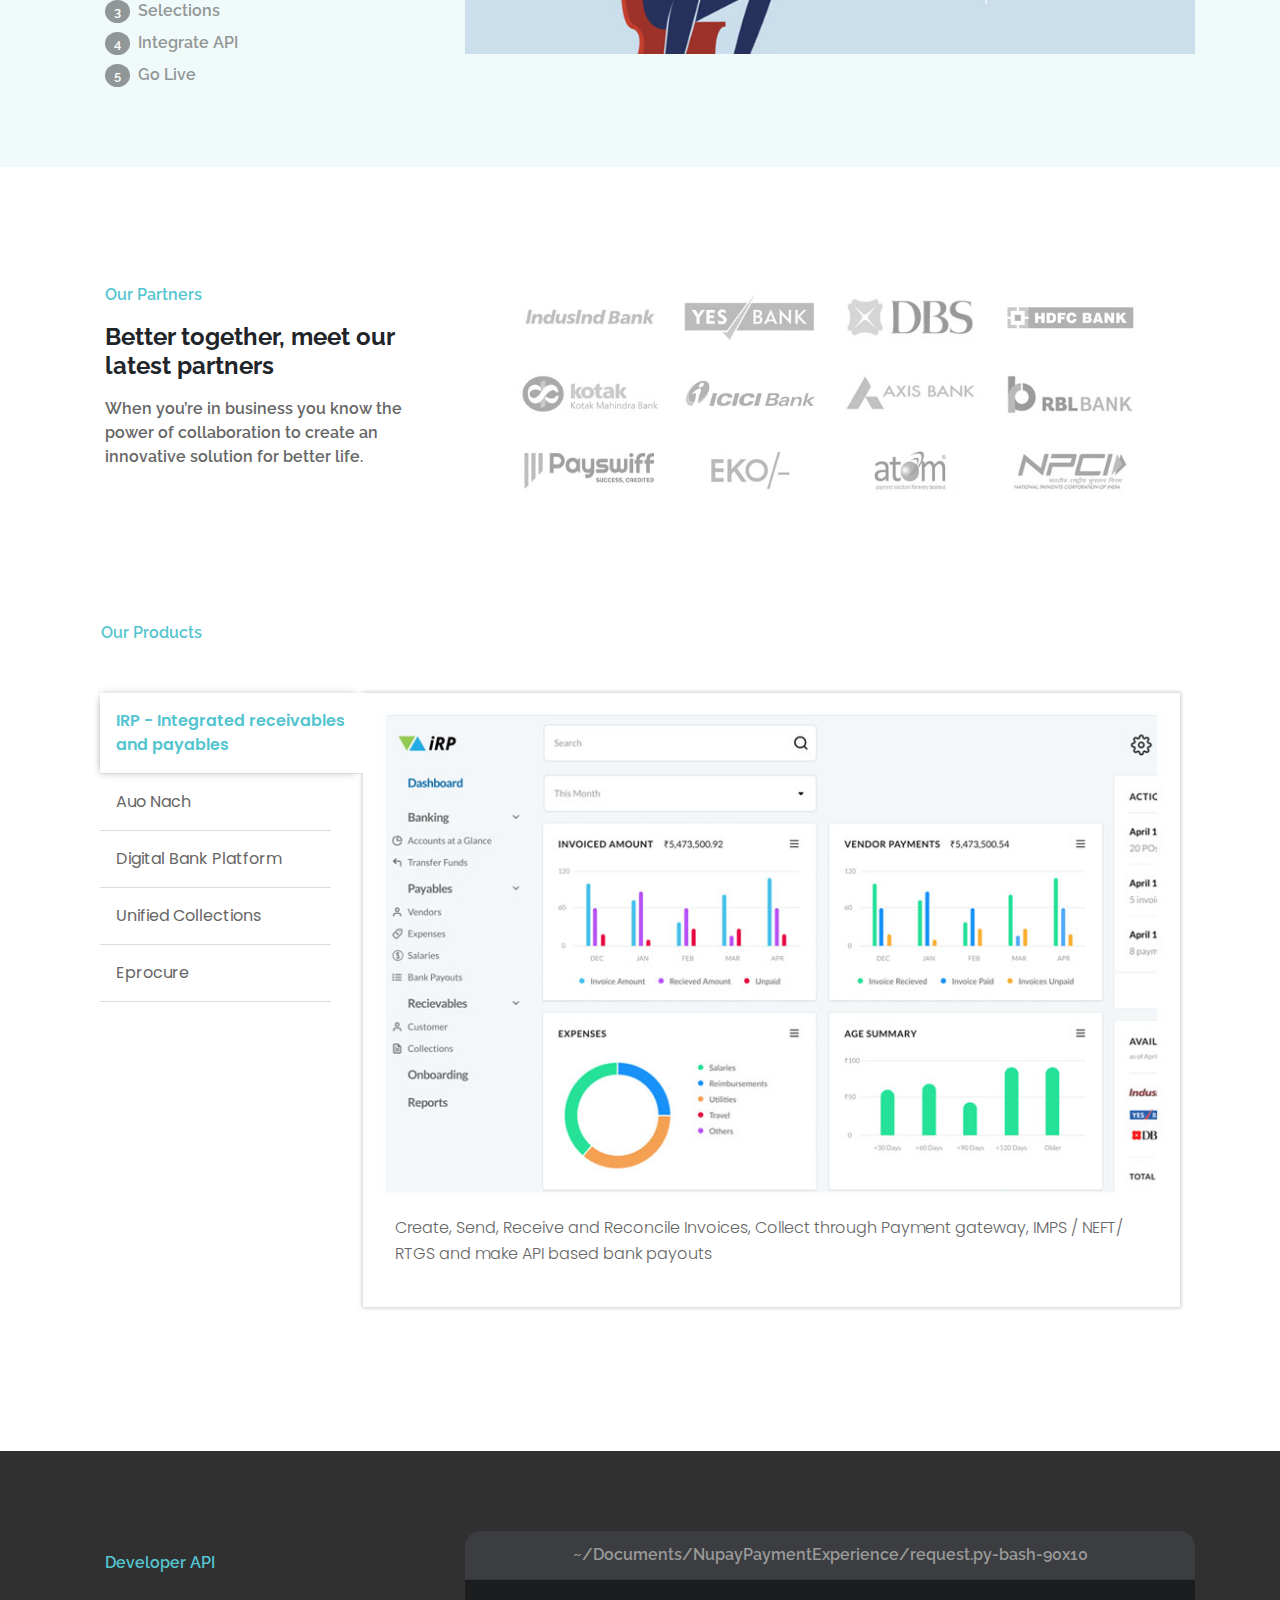
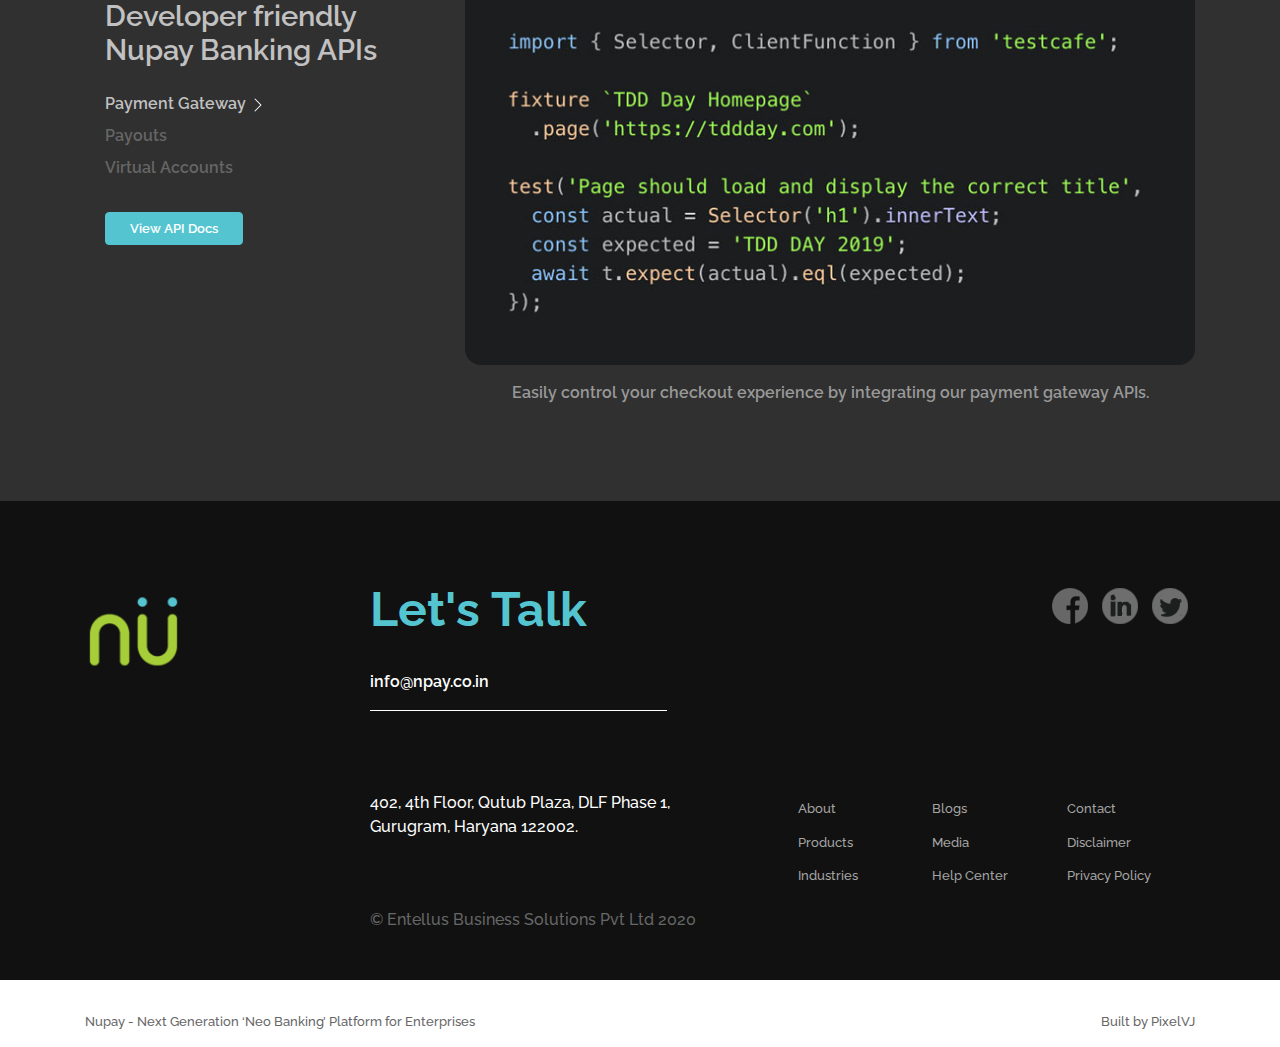
==== commit 89ae5ca7: "nupay update 0.1.5" ====
--- a/index.html
+++ b/index.html
@@ -25,29 +25,32 @@
 				<div class="collapse navbar-collapse" id="navbarTogglerDemo02">
 					<ul class="navbar-nav mr-auto mt-2 mt-lg-0">
 						<li class="nav-item dropdown">
-							<a class="nav-link dropdown-toggle" href="#" id="navbarDropdown" role="button" data-toggle="dropdown" aria-haspopup="true" aria-expanded="false">Products</a>
+							<a class="nav-link dropdown-toggle" href="#" id="navbarDropdown" role="button" data-toggle="dropdown" aria-haspopup="true" aria-expanded="false">Products <svg width="1em" height="1em" viewBox="0 0 16 16" class="bi bi-chevron-down" fill="currentColor" xmlns="http://www.w3.org/2000/svg">
+								<path fill-rule="evenodd" d="M1.646 4.646a.5.5 0 0 1 .708 0L8 10.293l5.646-5.647a.5.5 0 0 1 .708.708l-6 6a.5.5 0 0 1-.708 0l-6-6a.5.5 0 0 1 0-.708z"/>
+							  </svg></a>
 							<div class="dropdown-menu" aria-labelledby="navbarDropdown">
 							<a class="dropdown-item" href="#">Action</a>
 							<a class="dropdown-item" href="#">Another action</a>
-							<div class="dropdown-divider"></div>
 							<a class="dropdown-item" href="#">Something else here</a>
 							</div>
 						</li>
 						<li class="nav-item dropdown">
-							<a class="nav-link dropdown-toggle" href="#" id="navbarDropdown" role="button" data-toggle="dropdown" aria-haspopup="true" aria-expanded="false">Industries</a>
+							<a class="nav-link dropdown-toggle" href="#" id="navbarDropdown" role="button" data-toggle="dropdown" aria-haspopup="true" aria-expanded="false">Industries <svg width="1em" height="1em" viewBox="0 0 16 16" class="bi bi-chevron-down" fill="currentColor" xmlns="http://www.w3.org/2000/svg">
+								<path fill-rule="evenodd" d="M1.646 4.646a.5.5 0 0 1 .708 0L8 10.293l5.646-5.647a.5.5 0 0 1 .708.708l-6 6a.5.5 0 0 1-.708 0l-6-6a.5.5 0 0 1 0-.708z"/>
+							  </svg></a>
 							<div class="dropdown-menu" aria-labelledby="navbarDropdown">
 							<a class="dropdown-item" href="#">Action</a>
 							<a class="dropdown-item" href="#">Another action</a>
-							<div class="dropdown-divider"></div>
 							<a class="dropdown-item" href="#">Something else here</a>
 							</div>
 						</li>
 						<li class="nav-item dropdown">
-							<a class="nav-link dropdown-toggle" href="#" id="navbarDropdown" role="button" data-toggle="dropdown" aria-haspopup="true" aria-expanded="false">Help Center</a>
+							<a class="nav-link dropdown-toggle" href="#" id="navbarDropdown" role="button" data-toggle="dropdown" aria-haspopup="true" aria-expanded="false">Help Center <svg width="1em" height="1em" viewBox="0 0 16 16" class="bi bi-chevron-down" fill="currentColor" xmlns="http://www.w3.org/2000/svg">
+								<path fill-rule="evenodd" d="M1.646 4.646a.5.5 0 0 1 .708 0L8 10.293l5.646-5.647a.5.5 0 0 1 .708.708l-6 6a.5.5 0 0 1-.708 0l-6-6a.5.5 0 0 1 0-.708z"/>
+							  </svg></a>
 							<div class="dropdown-menu" aria-labelledby="navbarDropdown">
 							<a class="dropdown-item" href="#">Action</a>
 							<a class="dropdown-item" href="#">Another action</a>
-							<div class="dropdown-divider"></div>
 							<a class="dropdown-item" href="#">Something else here</a>
 							</div>
 						</li>
@@ -225,14 +228,14 @@
 						<div class="card">
 							<h3>Trusted by more than 100+ companies</h3>
 							<div class="card-body">
-								<div id="nu_img_1"></div>
-								<div id="nu_img_2"></div>
-								<div id="nu_img_3"></div>
-								<div id="nu_img_4"></div>
-								<div id="nu_img_5"></div>
-								<div id="nu_img_6"></div>
-								<div id="nu_img_7"></div>
-								<div id="nu_img_8"></div>
+								<img src="img/img1.jpg" class="card-img-top" alt="...">
+								<img src="img/img2.jpg" class="card-img-top" alt="...">
+								<img src="img/img3.jpg" class="card-img-top" alt="...">
+								<img src="img/img4.jpg" class="card-img-top" alt="...">
+								<img src="img/img5.jpg" class="card-img-top" alt="...">
+								<img src="img/img6.jpg" class="card-img-top" alt="...">
+								<img src="img/img7.jpg" class="card-img-top" alt="...">
+								<img src="img/img8.jpg" class="card-img-top" alt="...">								
 							</div>
 						</div>
 					</div>
@@ -282,18 +285,18 @@
 							<div class="nu_section_6b">
 								<div class="card">
 									<div class="card-body">
-										<div id="nu_img_9"></div>
-										<div id="nu_img_10"></div>
-										<div id="nu_img_11"></div>
-										<div id="nu_img_12"></div>
-										<div id="nu_img_13"></div>
-										<div id="nu_img_14"></div>
-										<div id="nu_img_15"></div>
-										<div id="nu_img_16"></div>
-										<div id="nu_img_17"></div>
-										<div id="nu_img_18"></div>
-										<div id="nu_img_19"></div>
-										<div id="nu_img_20"></div>
+										<img src="img/img9.jpg" class="card-img-top" alt="...">
+										<img src="img/img10.jpg" class="card-img-top" alt="...">
+										<img src="img/img11.jpg" class="card-img-top" alt="...">
+										<img src="img/img12.jpg" class="card-img-top" alt="...">
+										<img src="img/img13.jpg" class="card-img-top" alt="...">
+										<img src="img/img14.jpg" class="card-img-top" alt="...">
+										<img src="img/img15.jpg" class="card-img-top" alt="...">
+										<img src="img/img16.jpg" class="card-img-top" alt="...">
+										<img src="img/img17.jpg" class="card-img-top" alt="...">
+										<img src="img/img18.jpg" class="card-img-top" alt="...">
+										<img src="img/img19.jpg" class="card-img-top" alt="...">
+										<img src="img/img20.jpg" class="card-img-top" alt="...">	
 									</div>
 								</div>
 							</div>
--- a/css/style.css
+++ b/css/style.css
@@ -1,17 +1,25 @@
 .container-fluid { padding: 0; }
+
+a:hover { text-decoration: none; }
+
+.btn-primary:hover { background-color: #34b1bd !important; border-color: #34b1bd !important; }
 
 .navbar { background-color: #fff; }
 .navbar .navbar-collapse { flex-grow: unset; }
 .navbar .navbar-collapse .navbar-nav { margin-right: 1rem; }
 .navbar .navbar-collapse .navbar-nav .nav-item { margin: 0 .375rem; }
 .navbar .navbar-collapse .navbar-nav .nav-item a { color: #000; font-family: "Raleway", sans-serif; font-weight: bold; }
-.navbar .navbar-collapse button { color: #54c5d0; border-color: #54c5d0; margin-left: 2rem; padding: .375rem 1.75rem; }
+.navbar .navbar-collapse .navbar-nav .nav-item a svg { width: 1.5rem; margin-bottom: 0.2rem; }
+.navbar .navbar-collapse .navbar-nav .nav-item a:after { content: none; }
+.navbar .navbar-collapse .dropdown-menu { border: 1px solid #54c5d0; }
+.navbar .navbar-collapse .btn { color: #54c5d0; border-color: #54c5d0; margin-left: 1rem; padding: .375rem 1.75rem; }
+.navbar .navbar-collapse .btn:hover { background-color: #54c5d0; border-color: #54c5d0; color: #fff; }
 
 footer .nu_footer_body { background-color: #111; padding: 5rem 0 2rem 0; }
 footer .nu_footer_body .card { background: transparent; border: none; }
 footer .nu_footer_body .card .brand-logo { width: 6rem; }
 footer .nu_footer_body .nu_footer_sec_1 { height: auto; overflow: auto; }
-footer .nu_footer_body .nu_footer_sec_1 .nu_footer_sec_1a { float: left; border-bottom: 2px solid #fff; padding-right: 5rem; }
+footer .nu_footer_body .nu_footer_sec_1 .nu_footer_sec_1a { float: left; border-bottom: 1px solid #fff; padding-right: 5rem; }
 footer .nu_footer_body .nu_footer_sec_1 .nu_footer_sec_1a h3 { font-family: "Raleway", sans-serif; font-weight: 700; color: #54c5d0; font-size: 3rem; margin-bottom: 2rem; }
 footer .nu_footer_body .nu_footer_sec_1 .nu_footer_sec_1a p { font-family: "Raleway", sans-serif; font-weight: 600; color: #fff; font-size: 1rem; }
 footer .nu_footer_body .nu_footer_sec_1 .nu_footer_sec_1b { float: right; }
@@ -21,7 +29,7 @@
 footer .nu_footer_body .nu_footer_sec_2 { margin: 5rem 0 0 0; }
 footer .nu_footer_body .nu_footer_sec_2 p { font-family: "Raleway", sans-serif; font-weight: 500; color: #fff; font-size: 1rem; padding-right: 2rem; }
 footer .nu_footer_body .nu_footer_sec_2 ul { list-style: none; padding: 0; display: flex; flex-wrap: wrap; justify-content: space-between; }
-footer .nu_footer_body .nu_footer_sec_2 ul li { width: 8rem; margin: 0.5rem 0; }
+footer .nu_footer_body .nu_footer_sec_2 ul li { width: 8rem; margin: 0.3rem 0; }
 footer .nu_footer_body .nu_footer_sec_2 ul li a { color: #a5a5a5; font-family: "Raleway", sans-serif; font-weight: 500; font-size: 0.8rem; }
 footer .nu_footer_body .copyright { font-family: "Raleway", sans-serif; font-weight: 500; color: #666767; font-size: 1rem; }
 footer .nu_footer_end { padding: 2rem 0; }
@@ -46,8 +54,8 @@
 .nu_home_page .container-fluid .container .nu_section_2 .nu_section_2a .card p { font-family: "Raleway", sans-serif; font-weight: 600; color: #666; font-size: 1.2rem; margin-bottom: 2rem; }
 .nu_home_page .container-fluid .container .nu_section_2 .nu_section_2a .card a.btn { font-family: "Raleway", sans-serif; color: #fff; background-color: #54c5d0; border-color: #54c5d0; font-size: 1rem; }
 .nu_home_page .container-fluid .container .nu_section_2 .nu_section_2b { margin-bottom: 5rem; }
-.nu_home_page .container-fluid .container .nu_section_2 .nu_section_2b .card { border: none; }
-.nu_home_page .container-fluid .container .nu_section_2 .nu_section_2b .card img { width: 8rem; padding: 1rem; }
+.nu_home_page .container-fluid .container .nu_section_2 .nu_section_2b .card { border: none; margin: 2rem 0; }
+.nu_home_page .container-fluid .container .nu_section_2 .nu_section_2b .card img { width: 12rem; padding: 0 1rem; }
 .nu_home_page .container-fluid .container .nu_section_2 .nu_section_2b .card .card-body { padding: 1rem; }
 .nu_home_page .container-fluid .container .nu_section_2 .nu_section_2b .card .card-body .card-title { font-family: "Raleway", sans-serif; font-weight: 700; font-size: 1.1rem; }
 .nu_home_page .container-fluid .container .nu_section_2 .nu_section_2b .card .card-body p { font-family: "Raleway", sans-serif; font-size: 1rem; font-weight: 600; color: #666; }
@@ -63,16 +71,8 @@
 .nu_home_page .container-fluid .container .nu_section_4 { margin-bottom: 3rem; }
 .nu_home_page .container-fluid .container .nu_section_4 .card { border: none; border-radius: 0; }
 .nu_home_page .container-fluid .container .nu_section_4 .card h3 { font-family: "Raleway", sans-serif; font-weight: 300; font-size: 2.5rem; margin-bottom: 2rem; text-align: center; }
-.nu_home_page .container-fluid .container .nu_section_4 .card .card-body { padding: 1rem 0; display: flex; flex-wrap: wrap; justify-content: space-evenly; }
-.nu_home_page .container-fluid .container .nu_section_4 .card .card-body div { transform: scale(0.75); }
-.nu_home_page .container-fluid .container .nu_section_4 .card .card-body #nu_img_1 { background: url("../img/companies.jpg") 0 11.5rem; width: 8rem; height: 4rem; }
-.nu_home_page .container-fluid .container .nu_section_4 .card .card-body #nu_img_2 { background: url("../img/companies.jpg") -10rem 11.5rem; width: 10rem; height: 4rem; }
-.nu_home_page .container-fluid .container .nu_section_4 .card .card-body #nu_img_3 { background: url("../img/companies.jpg") -22rem 11.5rem; width: 8rem; height: 4rem; }
-.nu_home_page .container-fluid .container .nu_section_4 .card .card-body #nu_img_4 { background: url("../img/companies.jpg") -32rem 11.3rem; width: 8rem; height: 4rem; }
-.nu_home_page .container-fluid .container .nu_section_4 .card .card-body #nu_img_5 { background: url("../img/companies.jpg") -42rem 11.5rem; width: 10rem; height: 4rem; }
-.nu_home_page .container-fluid .container .nu_section_4 .card .card-body #nu_img_6 { background: url("../img/companies.jpg") -54rem 11.5rem; width: 11rem; height: 4rem; }
-.nu_home_page .container-fluid .container .nu_section_4 .card .card-body #nu_img_7 { background: url("../img/companies.jpg") -67rem 11.5rem; width: 7rem; height: 4rem; }
-.nu_home_page .container-fluid .container .nu_section_4 .card .card-body #nu_img_8 { background: url("../img/companies.jpg") -76.3rem 12rem; width: 4rem; height: 4.5rem; }
+.nu_home_page .container-fluid .container .nu_section_4 .card .card-body { padding: 1rem 0; display: flex; flex-wrap: wrap; justify-content: center; }
+.nu_home_page .container-fluid .container .nu_section_4 .card .card-body img { width: 7rem; margin: 1.5rem 0.5rem; }
 .nu_home_page .nu_section_5 { background-color: #f1fafa; padding: 6rem 0 4rem 0; }
 .nu_home_page .nu_section_5 .card { border: none; background: transparent; }
 .nu_home_page .nu_section_5 .card .card-body { padding: 0 1.25rem; }
@@ -87,25 +87,13 @@
 .nu_home_page .container .nu_section_6 .nu_section_6a .card .card-title { font-family: "Raleway", sans-serif; font-weight: 700; font-size: 1.5rem; margin: 1rem 0; }
 .nu_home_page .container .nu_section_6 .nu_section_6a .card p { font-family: "Raleway", sans-serif; font-weight: 600; color: #666; font-size: 1rem; }
 .nu_home_page .container .nu_section_6 .nu_section_6b .card { border: none; border-radius: 0; }
-.nu_home_page .container .nu_section_6 .nu_section_6b .card .card-body { padding: 1rem 0; display: flex; flex-wrap: wrap; justify-content: space-evenly; }
-.nu_home_page .container .nu_section_6 .nu_section_6b .card .card-body div { transform: scale(0.8); }
-.nu_home_page .container .nu_section_6 .nu_section_6b .card .card-body #nu_img_9 { background: url(../img/partners.jpg) -2rem -3rem; width: 11.5rem; height: 3rem; }
-.nu_home_page .container .nu_section_6 .nu_section_6b .card .card-body #nu_img_10 { background: url(../img/partners.jpg) -16rem -3rem; width: 10.5rem; height: 3rem; }
-.nu_home_page .container .nu_section_6 .nu_section_6b .card .card-body #nu_img_11 { background: url(../img/partners.jpg) -29rem -3rem; width: 9.5rem; height: 3rem; }
-.nu_home_page .container .nu_section_6 .nu_section_6b .card .card-body #nu_img_12 { background: url(../img/partners.jpg) -40rem -3rem; width: 14rem; height: 3rem; }
-.nu_home_page .container .nu_section_6 .nu_section_6b .card .card-body #nu_img_13 { background: url(../img/partners.jpg) -2rem -8rem; width: 12rem; height: 4rem; }
-.nu_home_page .container .nu_section_6 .nu_section_6b .card .card-body #nu_img_14 { background: url(../img/partners.jpg) -16rem -8rem; width: 13rem; height: 4rem; }
-.nu_home_page .container .nu_section_6 .nu_section_6b .card .card-body #nu_img_15 { background: url(../img/partners.jpg) -31rem -8rem; width: 10rem; height: 4rem; }
-.nu_home_page .container .nu_section_6 .nu_section_6b .card .card-body #nu_img_16 { background: url(../img/partners.jpg) -43.3rem -8rem; width: 10rem; height: 4rem; }
-.nu_home_page .container .nu_section_6 .nu_section_6b .card .card-body #nu_img_17 { background: url(../img/partners.jpg) -2rem 7rem; width: 12rem; height: 4rem; }
-.nu_home_page .container .nu_section_6 .nu_section_6b .card .card-body #nu_img_18 { background: url(../img/partners.jpg) -16rem 7rem; width: 7rem; height: 4rem; }
-.nu_home_page .container .nu_section_6 .nu_section_6b .card .card-body #nu_img_19 { background: url(../img/partners.jpg) -25rem 7rem; width: 8rem; height: 4rem; }
-.nu_home_page .container .nu_section_6 .nu_section_6b .card .card-body #nu_img_20 { background: url(../img/partners.jpg) -34rem 7rem; width: 10rem; height: 4rem; }
+.nu_home_page .container .nu_section_6 .nu_section_6b .card .card-body { padding: 1rem 0; display: flex; flex-wrap: wrap; justify-content: center; }
+.nu_home_page .container .nu_section_6 .nu_section_6b .card .card-body img { width: 9rem; margin: 1rem 0.5rem; }
 .nu_home_page .container .nu_section_7 { margin-bottom: 6rem; height: auto; overflow: auto; }
 .nu_home_page .container .nu_section_7 .section-title { color: #54c5d0; font-family: "Raleway", sans-serif; font-weight: 600; font-size: 1rem; padding: 1rem; }
 .nu_home_page .container .nu_section_7 .row { margin: 3rem 0; }
 .nu_home_page .container .nu_section_7 .row .col-12.col-lg-3 { padding-right: 0; }
-.nu_home_page .container .nu_section_7 .row .col-12.col-lg-3 .nav-link.active { color: #54c5d0; font-family: "Poppins", sans-serif; font-weight: 600; background-color: #fff; box-shadow: -4px 0px 4px 1px #ccc; border-radius: 0; z-index: 1; margin-right: 0; }
+.nu_home_page .container .nu_section_7 .row .col-12.col-lg-3 .nav-link.active { color: #54c5d0; font-family: "Poppins", sans-serif; font-weight: 600; background-color: #fff; box-shadow: -3px -4px 7px -4px #ccc, -6px 2px 5px -8px #CCC, -4px 4px 7px -4px #ccc; border-radius: 0; z-index: 1; margin-right: 0; }
 .nu_home_page .container .nu_section_7 .row .col-12.col-lg-3 .nav-link { color: #666; font-family: "Poppins", sans-serif; padding: 1rem 0 1rem 1rem; border-bottom: 1px solid #ddd; border-radius: 0; margin-right: 2rem; }
 .nu_home_page .container .nu_section_7 .row .col-12.col-lg-3 .nav-link:first-child { margin-top: 0; }
 .nu_home_page .container .nu_section_7 .row .col-12.col-lg-9 { padding-left: 0; }
@@ -133,26 +121,25 @@
 .nu_industry_page .nu_industry_banner .card .card-img { border-radius: 0; }
 .nu_industry_page .nu_industry_banner .card .card-img-overlay { height: auto; overflow: auto; display: flex; align-items: baseline; justify-content: center; text-align: center; margin: 4rem 0; }
 .nu_industry_page .nu_industry_banner .card .card-img-overlay .nu_overlay_wrapper { width: 50%; }
-.nu_industry_page .nu_industry_banner .card .card-img-overlay .nu_overlay_wrapper h5 { font-family: "Raleway", sans-serif; font-weight: 500; }
-.nu_industry_page .nu_industry_banner .card .card-img-overlay .nu_overlay_wrapper p { font-family: "Raleway", sans-serif; font-size: 2rem; font-weight: 600; margin: 2rem 0; }
-.nu_industry_page .nu_industry_banner .card .card-img-overlay .nu_overlay_wrapper .btn { padding: 0.5rem 2.5rem; font-family: "Raleway", sans-serif; font-weight: 500; margin: 0.5rem; }
+.nu_industry_page .nu_industry_banner .card .card-img-overlay .nu_overlay_wrapper h5 { font-family: "Raleway", sans-serif; font-weight: 500; font-size: 1.5rem; }
+.nu_industry_page .nu_industry_banner .card .card-img-overlay .nu_overlay_wrapper p { font-family: "Raleway", sans-serif; font-size: 2rem; font-weight: 700; margin: 2rem 0; }
+.nu_industry_page .nu_industry_banner .card .card-img-overlay .nu_overlay_wrapper .btn { padding: 0.5rem 2.5rem; font-family: "Raleway", sans-serif; font-weight: 500; margin: 0.5rem; color: #000; border-color: #000; }
+.nu_industry_page .nu_industry_banner .card .card-img-overlay .nu_overlay_wrapper .btn:hover { color: #fff; }
 .nu_industry_page .nu_section_1 { height: auto; overflow: auto; padding: 2rem 1rem; margin: 3rem 0; }
 .nu_industry_page .nu_section_1 .card { border: none; border-radius: 0; font-family: "Raleway", sans-serif; }
 .nu_industry_page .nu_section_1 .card .card-title { font-size: 1rem; color: #54c5d0; font-weight: 600; }
 .nu_industry_page .nu_section_1 .card p { font-size: 1rem; color: #666; margin: 0; }
 .nu_industry_page .nu_section_2 { height: auto; overflow: auto; padding: 4rem 1rem; margin: 3rem 0; border-top: 1px solid #ddd; border-bottom: 1px solid #ddd; }
-.nu_industry_page .nu_section_2 .section-title { font-family: "Raleway", sans-serif; font-size: 1rem; color: #54c5d0; font-weight: 600; padding: 1rem 2rem; }
+.nu_industry_page .nu_section_2 .section-title { font-family: "Raleway", sans-serif; font-size: 1rem; color: #54c5d0; font-weight: 600; padding: 1rem; }
 .nu_industry_page .nu_section_2 .card { border: none; border-radius: 0; font-family: "Raleway", sans-serif; }
-.nu_industry_page .nu_section_2 .card img { padding: 1.5rem; }
+.nu_industry_page .nu_section_2 .card img { padding: 1rem 0.5rem; width: 12rem; }
 .nu_industry_page .nu_section_2 .card .card-body .card-title { font-weight: 700; }
 .nu_industry_page .nu_section_3 { height: auto; overflow: auto; padding: 2rem 1rem; margin: 3rem 0; text-align: center; border-bottom: 1px solid #ddd; }
 .nu_industry_page .nu_section_3 .card { border: none; border-radius: 0; }
 .nu_industry_page .nu_section_3 .card .card-body { padding: 1rem 0; text-align: center; }
 .nu_industry_page .nu_section_3 .card .card-body h3 { font-family: "Raleway", sans-serif; color: #54c5d0; font-weight: 700; font-size: 1.2rem; margin-bottom: 2rem; text-align: center; }
-.nu_industry_page .nu_section_3 .card .card-body div { display: inline-flex; flex-wrap: wrap; justify-content: space-between; transform: scale(0.75); }
-.nu_industry_page .nu_section_3 .card .card-body #nu_img_5 { background: url("../img/companies.jpg") -42rem 11.5rem; width: 10rem; height: 4rem; }
-.nu_industry_page .nu_section_3 .card .card-body #nu_img_6 { background: url("../img/companies.jpg") -54rem 11.5rem; width: 11rem; height: 4rem; }
-.nu_industry_page .nu_section_3 .card .card-body #nu_img_7 { background: url("../img/companies.jpg") -67rem 11.5rem; width: 7rem; height: 4rem; }
+.nu_industry_page .nu_section_3 .card .card-body div { display: flex; flex-wrap: wrap; justify-content: center; }
+.nu_industry_page .nu_section_3 .card .card-body div img { width: 8rem; margin: 1.5rem 1rem; }
 .nu_industry_page .nu_section_3 .nu_speech_bubble { position: relative; width: 80%; text-align: left; padding: 1rem 2rem 0.5rem 2rem; margin: 1rem auto; border: 1px solid #54c5d0; color: #333; background: #fff; -webkit-border-radius: 10px; -moz-border-radius: 10px; border-radius: 10px; box-shadow: 3px 3px 3px -2px #aaa; }
 .nu_industry_page .nu_section_3 .nu_speech_bubble:after { content: ""; position: absolute; bottom: -19px; left: 46px; border-width: 21px 7px 0px 25px; border-style: solid; border-color: #fff transparent; display: block; width: 0; }
 .nu_industry_page .nu_section_3 .nu_speech_bubble:before { content: ""; position: absolute; bottom: -20px; left: 46px; border-width: 20px 8px 0px 25px; border-style: solid; border-color: #54c5d0 transparent; display: block; width: 0; }
@@ -181,14 +168,15 @@
 .nu_industry_page footer .container { width: auto; }
 
 /********************* Product Page *********************/
-.nu_product_page .nu_section_1 { height: auto; overflow: auto; padding: 1rem; margin: 3rem 0 5rem 0; }
+.nu_product_page .nu_section_1 { height: auto; overflow: auto; padding: 1rem; margin: 1.5rem 0 5rem 0; }
 .nu_product_page .nu_section_1 .card { border: none; border-radius: 0; font-family: "Raleway", sans-serif; }
 .nu_product_page .nu_section_1 .card img { border: none; border-radius: 0; }
-.nu_product_page .nu_section_1 .nu_section_1a .card-title { font-weight: 900; }
-.nu_product_page .nu_section_1 .nu_section_1a p { font-weight: 500; color: #333; }
-.nu_product_page .nu_section_1 .nu_section_1a ul { list-style: none; padding: 0; margin-bottom: 1.5rem; }
-.nu_product_page .nu_section_1 .nu_section_1a ul li { margin-bottom: 0.5rem; }
-.nu_product_page .nu_section_1 .nu_section_1a ul li a { color: #333; border-bottom: 1px dashed #333; }
+.nu_product_page .nu_section_1 .nu_section_1a .card-body { padding: 0; }
+.nu_product_page .nu_section_1 .nu_section_1a .card-body .card-title { font-weight: 900; }
+.nu_product_page .nu_section_1 .nu_section_1a .card-body p { font-weight: 500; color: #333; }
+.nu_product_page .nu_section_1 .nu_section_1a .card-body ul { list-style: none; padding: 0; margin-bottom: 1.5rem; }
+.nu_product_page .nu_section_1 .nu_section_1a .card-body ul li { margin-bottom: 0.5rem; }
+.nu_product_page .nu_section_1 .nu_section_1a .card-body ul li a { color: #333; border-bottom: 1px dashed #333; }
 .nu_product_page .nu_section_1 .nu_section_1a .btn { margin-right: 0.5rem; padding: 0.5rem 2rem; font-weight: 600; }
 .nu_product_page .nu_section_1 .nu_section_1a .btn-primary { background-color: #54c5d0; border-color: #54c5d0; }
 .nu_product_page .nu_section_1 .nu_section_1a .btn-outline-primary { border-color: #54c5d0; color: #54c5d0; }
@@ -198,7 +186,7 @@
 .nu_product_page .nu_section_2 h4 { font-family: "Raleway", sans-serif; font-weight: 600; font-size: 1.4rem; color: #54c5d0; margin-bottom: 3rem; }
 .nu_product_page .nu_section_2 .carousel-inner { width: 88%; }
 .nu_product_page .nu_section_2 .carousel-inner .card { border: none; border-radius: 0; }
-.nu_product_page .nu_section_2 .carousel-inner .card img { width: 7rem; padding: 0 1rem; }
+.nu_product_page .nu_section_2 .carousel-inner .card img { width: 10rem; padding: 0; }
 .nu_product_page .nu_section_2 .carousel-inner .card .card-body { padding: 0.5rem; }
 .nu_product_page .nu_section_2 .carousel-inner .card .card-body .card-title { font-size: 1.2rem; }
 .nu_product_page .nu_section_2 .carousel-inner .card .card-body p { font-size: 0.9rem; }
@@ -208,13 +196,14 @@
 .nu_product_page .nu_section_3 { height: auto; overflow: auto; padding: 1rem; margin: 3rem 0; }
 .nu_product_page .nu_section_3 .row { margin: 2rem 0; }
 .nu_product_page .nu_section_3 .row:last-child { margin-bottom: 0; }
+.nu_product_page .nu_section_3 .card-image { background-image: url(../img/circle.png); background-position-x: 18%; background-position-y: center; background-size: 60%; background-repeat: no-repeat; }
+.nu_product_page .nu_section_3 .card-image img { width: 80%; }
 .nu_product_page .nu_section_3 .card { border: none; border-radius: 0; font-family: "Raleway", sans-serif; }
-.nu_product_page .nu_section_3 .card img { width: 80%; }
 .nu_product_page .nu_section_3 .card .card-body { margin: 2rem 0; }
 .nu_product_page .nu_section_3 .card .card-body .card-title { font-weight: 700; color: #54c5d0; margin-bottom: 1.5rem; }
 .nu_product_page .nu_section_3 .card .card-body h4 { font-weight: 700; font-size: 1.8rem; }
 .nu_product_page .nu_section_3 .card .card-body ul { padding: 1rem; }
-.nu_product_page .nu_section_3 .card .card-body ul li { color: #333; margin-bottom: 0.8rem; }
+.nu_product_page .nu_section_3 .card .card-body ul li { margin-bottom: 0.8rem; }
 .nu_product_page .nu_section_3 .card .card-body .btn { border-color: #54c5d0; color: #54c5d0; font-weight: 600; font-size: 0.8rem; padding: 0.5rem 1rem; }
 .nu_product_page .nu_section_3 .card .card-body .btn:hover, .nu_product_page .nu_section_3 .card .card-body .btn:focus { background-color: #54c5d0; color: #fff; border-color: #54c5d0; }
 .nu_product_page .nu_section_4 { height: auto; overflow: auto; width: 95%; padding: 1rem; margin: 3rem auto; padding: 0rem 4rem; border: 10px solid #f0fafb; border-radius: 0; }
@@ -232,15 +221,9 @@
 .nu_product_page .nu_section_5 { height: auto; overflow: auto; padding: 2rem 1rem; margin: 3rem 0; }
 .nu_product_page .nu_section_5 .card { border: none; border-radius: 0; text-align: center; }
 .nu_product_page .nu_section_5 .card .card-title { font-family: "Raleway", sans-serif; font-size: 1.5rem; font-weight: 600; }
-.nu_product_page .nu_section_5 .card .card-body { padding: 1rem 0; display: flex; flex-wrap: wrap; justify-content: space-between; }
-.nu_product_page .nu_section_5 .card .card-body div { transform: scale(0.8); }
-.nu_product_page .nu_section_5 .card .card-body #nu_ind_1 { background: url(../img/industry_sprite.jpg) -3rem -2rem; width: 9rem; height: 11rem; }
-.nu_product_page .nu_section_5 .card .card-body #nu_ind_2 { background: url(../img/industry_sprite.jpg) -14rem -2rem; width: 9rem; height: 11rem; }
-.nu_product_page .nu_section_5 .card .card-body #nu_ind_3 { background: url(../img/industry_sprite.jpg) -26rem -2rem; width: 9rem; height: 11rem; }
-.nu_product_page .nu_section_5 .card .card-body #nu_ind_4 { background: url(../img/industry_sprite.jpg) -38rem -2rem; width: 9rem; height: 11rem; }
-.nu_product_page .nu_section_5 .card .card-body #nu_ind_5 { background: url(../img/industry_sprite.jpg) -51rem -2rem; width: 9rem; height: 11rem; }
-.nu_product_page .nu_section_5 .card .card-body #nu_ind_6 { background: url(../img/industry_sprite.jpg) -64rem -2rem; width: 9rem; height: 11rem; }
-.nu_product_page .nu_section_5 .card .card-body #nu_ind_7 { background: url(../img/industry_sprite.jpg) -76rem -2rem; width: 9rem; height: 11rem; }
+.nu_product_page .nu_section_5 .card .card-body { padding: 1rem 0; display: flex; flex-wrap: wrap; justify-content: center; }
+.nu_product_page .nu_section_5 .card .card-body .card { width: 8rem; padding: 0.5rem; margin: 0.5rem; }
+.nu_product_page .nu_section_5 .card .card-body .card .img-caption { font-size: 0.8rem; font-family: "Raleway", sans-serif; font-weight: 600; }
 .nu_product_page .nu_section_6 { height: auto; overflow: auto; padding: 2rem 1rem; margin: 3rem 0; background-color: #3f3f3f; }
 .nu_product_page .nu_section_6 .card { border: none; border-radius: 0; width: 70%; margin: 2rem auto; background-color: transparent; color: #fff; text-align: center; font-family: "Raleway", sans-serif; }
 .nu_product_page .nu_section_6 .card .card-body { padding: 1rem 0; }
@@ -252,7 +235,7 @@
 .nu_product_page .nu_section_7 h4 { font-family: "Raleway", sans-serif; font-weight: 700; font-size: 1.5rem; margin-left: 1rem; }
 .nu_product_page .nu_section_7 .row { margin: 3rem 0; }
 .nu_product_page .nu_section_7 .row .col-12.col-md-5.col-lg-4 { padding-right: 0; }
-.nu_product_page .nu_section_7 .row .col-12.col-md-5.col-lg-4 .nav-link.active { color: #54c5d0; font-family: "Poppins", sans-serif; font-weight: 600; background-color: #fff; box-shadow: -4px 0px 4px 1px #ccc; border-radius: 0; z-index: 1; margin-right: 0; }
+.nu_product_page .nu_section_7 .row .col-12.col-md-5.col-lg-4 .nav-link.active { color: #54c5d0; font-family: "Poppins", sans-serif; font-weight: 600; background-color: #fff; box-shadow: -3px -4px 7px -4px #ccc, -6px 2px 5px -8px #CCC, -4px 4px 7px -4px #ccc; border-radius: 0; z-index: 1; margin-right: 0; }
 .nu_product_page .nu_section_7 .row .col-12.col-md-5.col-lg-4 .nav-link { color: #666; font-family: "Poppins", sans-serif; padding: 1rem 0 1rem 1rem; border-bottom: 1px solid #ddd; border-radius: 0; margin-right: 2rem; }
 .nu_product_page .nu_section_7 .row .col-12.col-md-5.col-lg-4 .nav-link:first-child { margin-top: 0; }
 .nu_product_page .nu_section_7 .row .col-12.col-md-7.col-lg-8 { padding-left: 0; }
@@ -263,7 +246,7 @@
 .nu_product_page .nu_section_7 .row .col-12.col-md-7.col-lg-8 .tab-content .card .card-body p { color: #333; font-size: 1.2rem; }
 
 /*********************** MEDIA QUERIES ***********************/
-@media only screen and (min-width: 1440px) { .container { max-width: 85%; }
+@media only screen and (min-width: 1540px) { .container { max-width: 85%; }
   .nu_home_page .container-fluid .container .nu_section_1 { margin-bottom: 32rem; }
   .nu_home_page .container-fluid .container .nu_section_1 .nu_section_1a h1 { font-size: 4rem; }
   .nu_home_page .container-fluid .container .nu_section_1 .nu_section_1a p { font-size: 1.8rem; }
@@ -285,7 +268,39 @@
   footer .nu_footer_body .nu_footer_sec_2 p { padding-right: 4rem; font-size: 1.5rem; }
   footer .nu_footer_body .nu_footer_sec_2 ul li a { font-size: 1rem; }
   footer .nu_footer_body .copyright { font-size: 1.2rem; }
-  footer .nu_footer_end p, footer .nu_footer_end span { font-size: 1rem; } }
+  footer .nu_footer_end p, footer .nu_footer_end span { font-size: 1rem; }
+  .nu_industry_page .nu_industry_banner .card .card-img-overlay { margin: 3rem 0; }
+  .nu_industry_page .nu_industry_banner .card .card-img-overlay .nu_overlay_wrapper { width: 60%; }
+  .nu_industry_page .nu_industry_banner .card .card-img-overlay .nu_overlay_wrapper p { font-size: 3rem; }
+  .nu_industry_page .nu_industry_banner .card .card-img-overlay .nu_overlay_wrapper h5, .nu_industry_page .nu_industry_banner .card .card-img-overlay .nu_overlay_wrapper .btn, .nu_industry_page .nu_section_2 .section-title, .nu_industry_page .nu_section_3 .card .card-body h3, .nu_industry_page .nu_section_3 .nu_author .card .card-body h5, .nu_industry_page .nu_section_3 .btn, .nu_industry_page .nu_API .card .card-title, .nu_industry_page .nu_API .card .btn, .nu_industry_page .nu_section_4 .nu_section_4a .card .card-body p, .nu_industry_page .nu_section_4 .nu_section_4b form .btn { font-size: 1.5rem; }
+  .nu_industry_page .nu_section_1 .card .card-title, .nu_industry_page .nu_section_1 .card p, .nu_industry_page .nu_section_2 .card .card-body .card-text, .nu_industry_page .nu_section_3 .nu_speech_bubble p { font-size: 1.2rem; }
+  .nu_industry_page .nu_section_2 .card .card-body .card-title { font-size: 1.8rem; }
+  .nu_industry_page .nu_section_3 .card .card-body div { transform: scale(1); margin: 1rem; }
+  .nu_industry_page .nu_section_3 .nu_author .card .card-body p { font-size: 1.1rem; }
+  .nu_industry_page .nu_section_4 .nu_section_4a .card .card-body h5 { font-size: 2rem; }
+  .nu_industry_page .nu_section_4 .nu_section_4b form input { font-size: 1.5rem; margin-bottom: 1rem; }
+  .nu_industry_page .nu_section_4 .nu_section_4b form p { font-size: 1rem; }
+  .nu_product_page .nu_section_1 { margin: 5rem 0; }
+  .nu_product_page .nu_section_1 .card .card-body { padding: 0; }
+  .nu_product_page .nu_section_1 .nu_section_1a .card-title { font-size: 3rem; }
+  .nu_product_page .nu_section_1 .nu_section_1a p, .nu_product_page .nu_section_1 .nu_section_1a ul li a, .nu_product_page .nu_section_2 h4, .nu_product_page .nu_section_3 .card .card-body .card-title { font-size: 1.5rem; }
+  .nu_product_page .nu_section_1 .nu_section_1a .btn { padding: 1rem 1.5rem; }
+  .nu_product_page .nu_section_1 .nu_section_1b { margin-top: 8rem; padding: 0rem; }
+  .nu_product_page .nu_section_2 .carousel-inner .card img { padding: 0; margin-bottom: 1rem; }
+  .nu_product_page .nu_section_2 .carousel-inner .card .card-body .card-title { font-weight: 700; font-size: 1.5rem; }
+  .nu_product_page .nu_section_2 .carousel-inner .card .card-body p { font-size: 1rem; }
+  .nu_product_page .nu_section_2 .carousel-control-next, .nu_product_page .nu_section_2 .carousel-control-prev { top: 40%; bottom: 40%; width: 3.5rem; }
+  .nu_product_page .nu_section_2 .carousel-control-prev { right: 4.5rem; }
+  .nu_product_page .nu_section_3 .card .card-body h4 { font-size: 2.5rem; }
+  .nu_product_page .nu_section_3 .card .card-body ul li, .nu_product_page .nu_section_4 .nu_sub_sec_4 .nu_sub_sec_4b .card p, .nu_product_page .nu_section_7 .row .col-12.col-md-5.col-lg-4 .nav-link { font-size: 1.2rem; }
+  .nu_product_page .nu_section_3 .card .card-body .btn { font-size: 1.2rem; padding: 1rem 1.5rem; }
+  .nu_product_page .nu_section_4 .nu_sub_sec_4 .nu_sub_sec_4b { margin: 3rem 0; }
+  .nu_product_page .nu_section_4 .nu_sub_sec_4 .nu_sub_sec_4a .card .card-body .card-title { font-weight: 700; font-size: 1.4rem; margin: 0; }
+  .nu_product_page .nu_section_4 .nu_sub_sec_4 .nu_sub_sec_4a .card .card-body p { font-size: 1rem; }
+  .nu_product_page .nu_section_6 .card .card-body .card-title { font-size: 2.4rem; }
+  .nu_product_page .nu_section_6 .card .card-body .btn { padding: 1rem 2rem; }
+  .nu_product_page .nu_section_7 .row .col-12.col-md-7.col-lg-8 .tab-content .card .card-body h5 { width: 70%; }
+  .nu_product_page .nu_section_7 .row .col-12.col-md-7.col-lg-8 .tab-content .card .card-body p { font-size: 1.4rem; } }
 @media only screen and (min-width: 1021px) and (max-width: 1260px) { .nu_home_page .container { max-width: 100%; }
   .nu_home_page .container-fluid .container .nu_section_1 { margin-bottom: 15rem; }
   .nu_home_page .container-fluid .container .nu_section_1 .nu_section_1a h1 { font-size: 2.5rem; }
